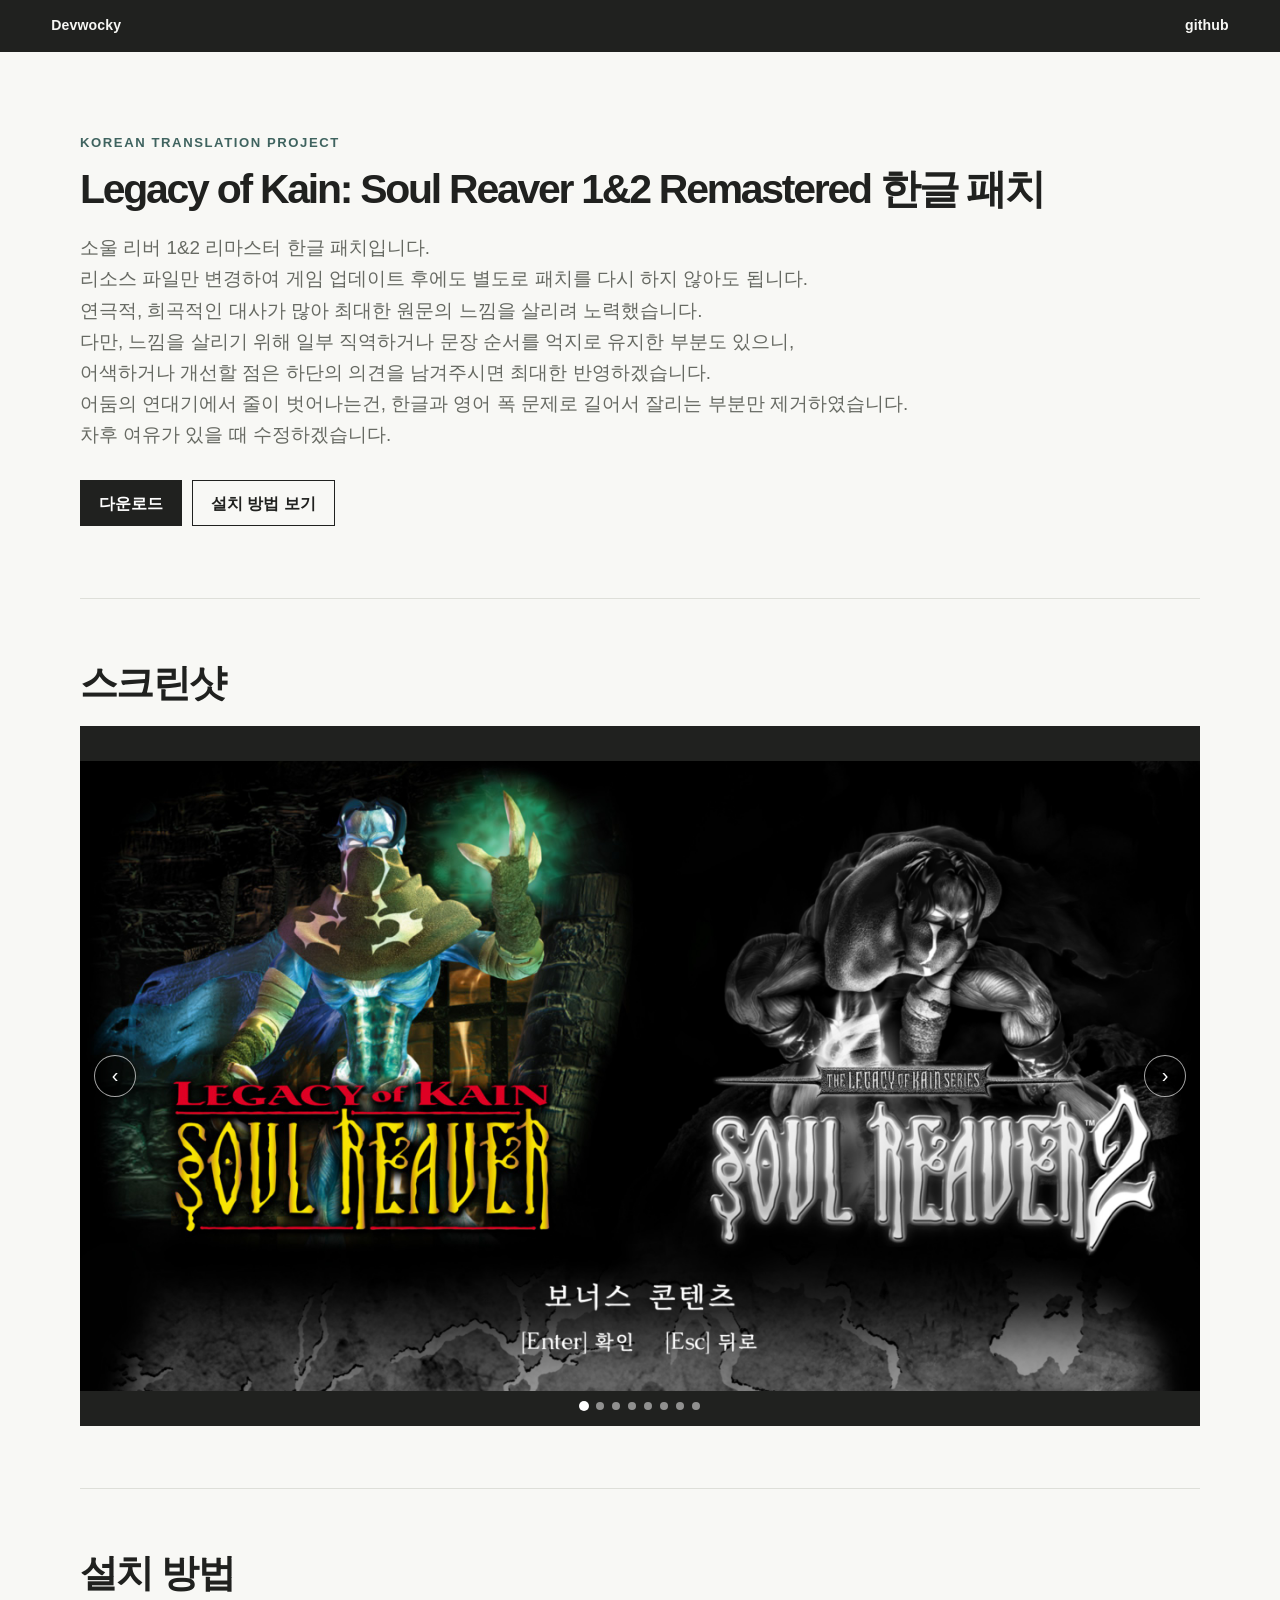
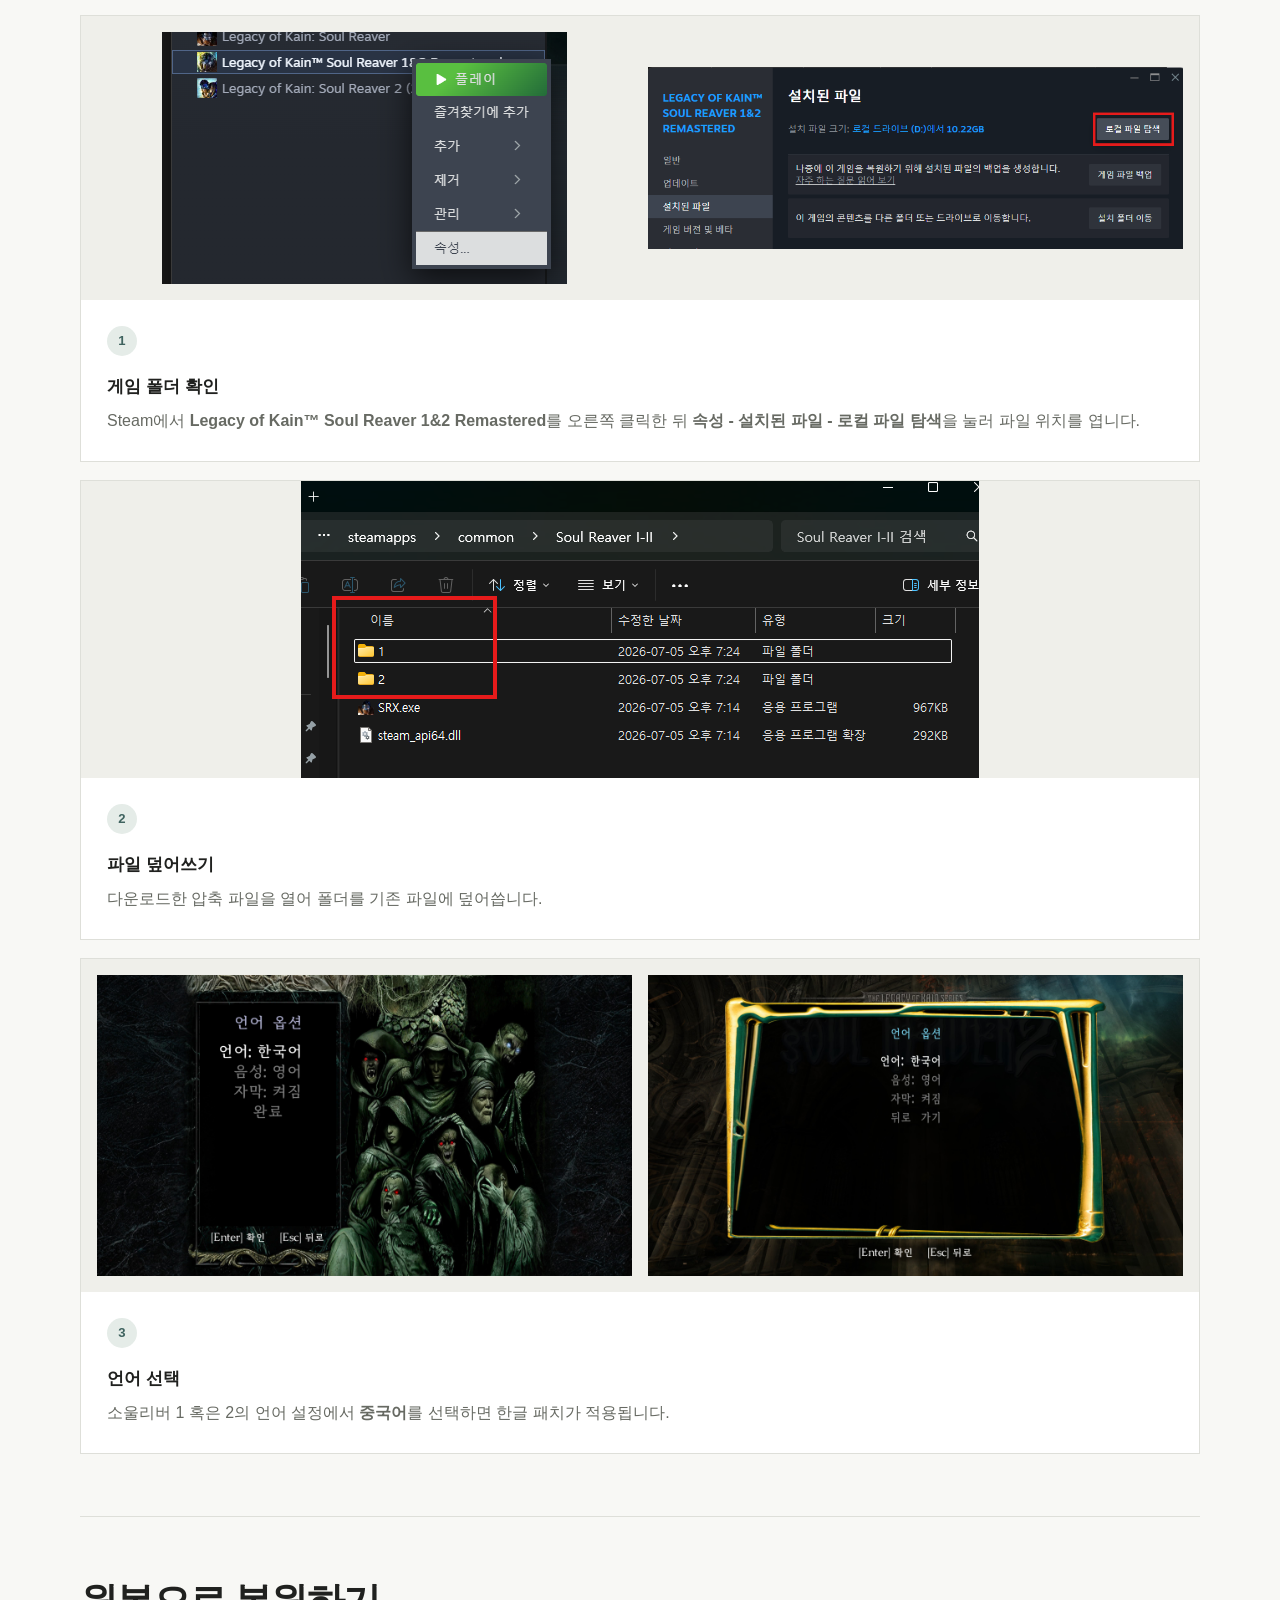
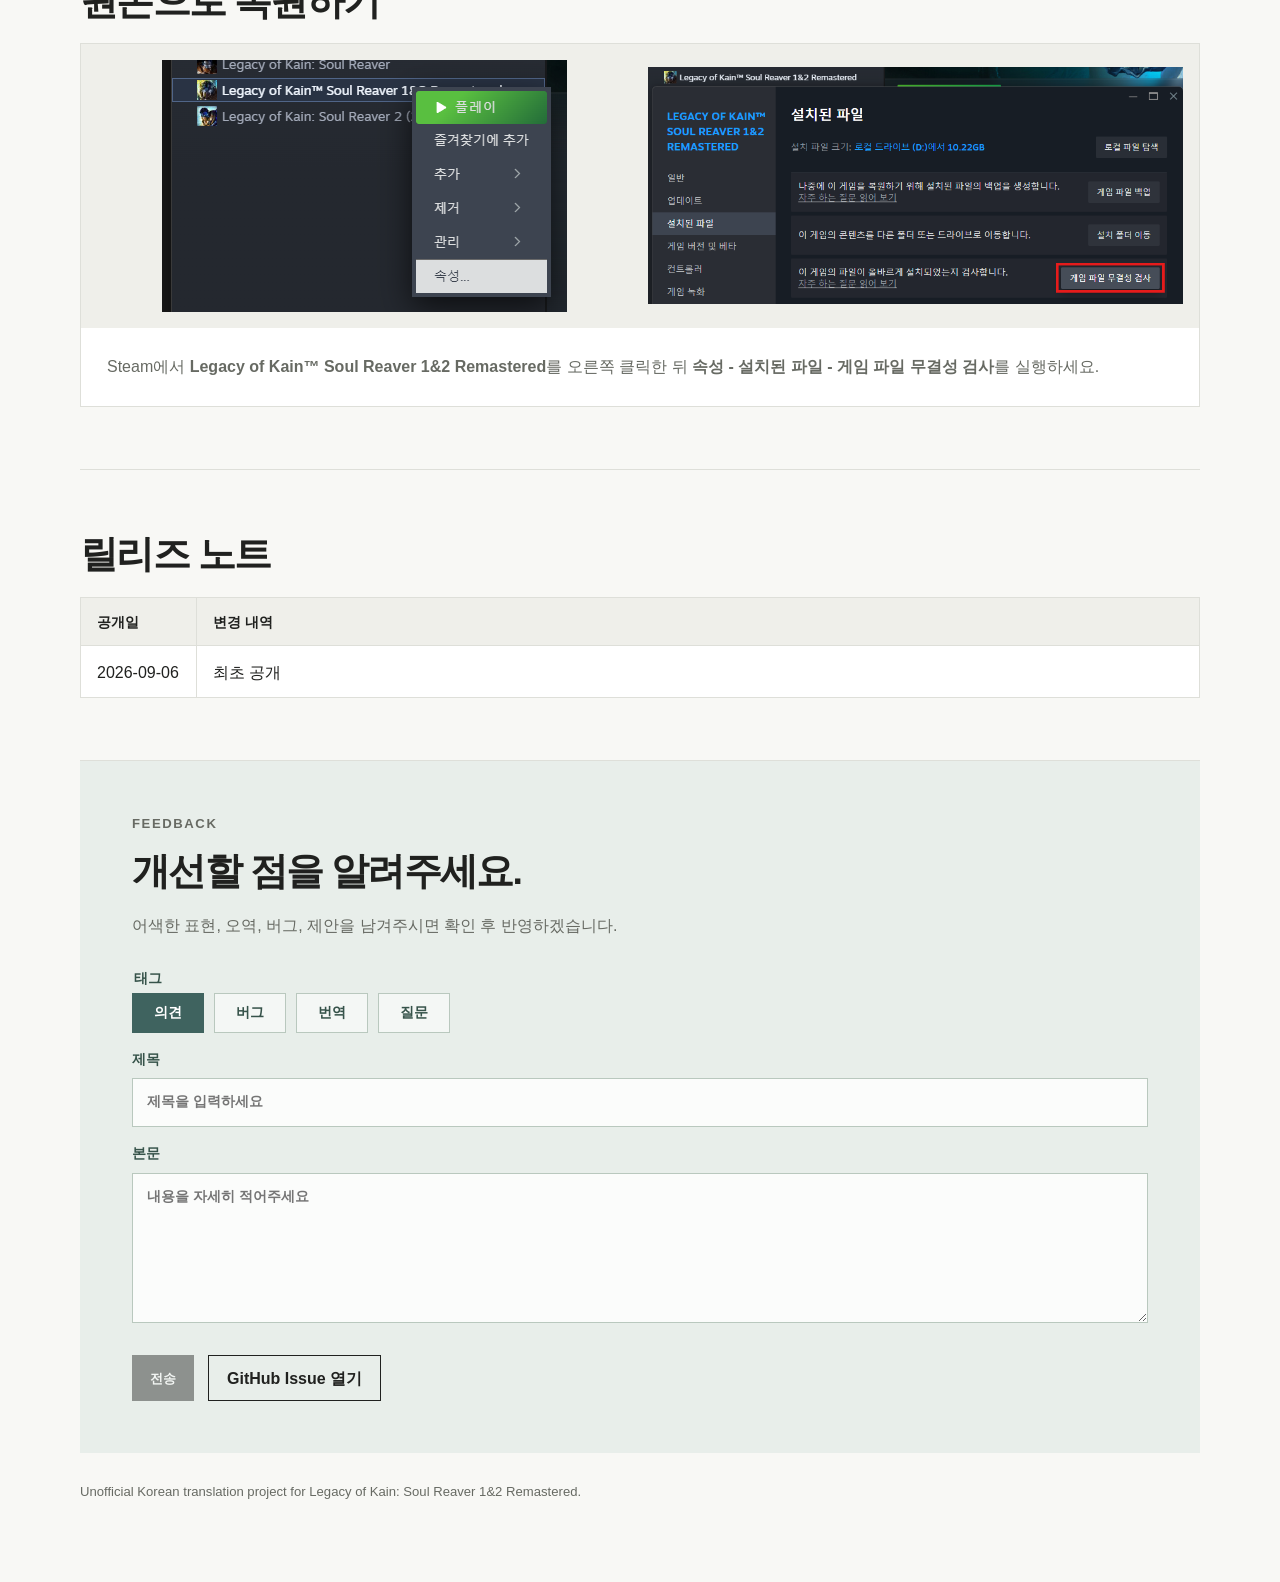
==== docs/index.html @ 375c1746 "Merge branch 'main' of https://github.com/devwock/lok-sr-1-2-remastered-korean" ====
<!doctype html>
<html lang="ko">
  <head>
    <meta charset="UTF-8" />
    <meta name="viewport" content="width=device-width, initial-scale=1.0" />
    <meta name="description" content="Legacy of Kain: Soul Reaver 1&2 Remastered 한글 패치 안내" />
    <title>Legacy of Kain: Soul Reaver 1&amp;2 Remastered 한글 패치</title>
    <link rel="stylesheet" href="./styles/main.css" />
    <script src="https://challenges.cloudflare.com/turnstile/v0/api.js" async defer></script>
  </head>
  <body>
    <header class="topbar">
      <a href="https://devwock.github.io/">Devwocky</a>
      <a href="https://github.com/devwock/lok-sr-1-2-remastered-korean" target="_blank" rel="noreferrer">github</a>
    </header>

    <main>
      <p class="eyebrow">Korean translation project</p>
      <h1>Legacy of Kain: Soul Reaver 1&amp;2 Remastered 한글 패치</h1>
      <div class="lead">
        <p>소울 리버 1&amp;2 리마스터 한글 패치입니다.
        <br>리소스 파일만 변경하여 게임 업데이트 후에도 별도로 패치를 다시 하지 않아도 됩니다.
        <br>연극적, 희곡적인 대사가 많아 최대한 원문의 느낌을 살리려 노력했습니다.
        <br>다만, 느낌을 살리기 위해 일부 직역하거나 문장 순서를 억지로 유지한 부분도 있으니,
        <br>어색하거나 개선할 점은 하단의 의견을 남겨주시면 최대한 반영하겠습니다.
        <br>어둠의 연대기에서 줄이 벗어나는건, 한글과 영어 폭 문제로 길어서 잘리는 부분만 제거하였습니다.
        <br>차후 여유가 있을 때 수정하겠습니다.</p>
      </div>
      <div class="actions">
        <a class="button primary" href="https://github.com/devwock/lok-sr-1-2-remastered-korean/releases/download/2026-09-06/lok-sr-1-2-remastered-korean-2026-09-06.zip">다운로드</a>
        <a class="button" href="#install">설치 방법 보기</a>
      </div>

      <section>
        <h2>스크린샷</h2>
        <div class="screenshot-carousel" aria-label="게임 스크린샷">
          <a class="screenshot-slide is-active" href="./assets/screenshots/0.jpg" target="_blank" rel="noreferrer">
            <img src="./assets/screenshots/0.jpg"/>
          </a>
          <a class="screenshot-slide" href="./assets/screenshots/1.jpg" target="_blank" rel="noreferrer">
            <img src="./assets/screenshots/1.jpg"/>
          </a>
          <a class="screenshot-slide" href="./assets/screenshots/2.jpg" target="_blank" rel="noreferrer">
            <img src="./assets/screenshots/2.jpg"/>
          </a>
          <a class="screenshot-slide" href="./assets/screenshots/3.jpg" target="_blank" rel="noreferrer">
            <img src="./assets/screenshots/3.jpg"/>
          </a>
          <a class="screenshot-slide" href="./assets/screenshots/4.jpg" target="_blank" rel="noreferrer">
            <img src="./assets/screenshots/4.jpg"/>
          </a>
          <a class="screenshot-slide" href="./assets/screenshots/5.jpg" target="_blank" rel="noreferrer">
            <img src="./assets/screenshots/5.jpg"/>
          </a>
          <a class="screenshot-slide" href="./assets/screenshots/6.jpg" target="_blank" rel="noreferrer">
            <img src="./assets/screenshots/6.jpg"/>
          </a>
          <a class="screenshot-slide" href="./assets/screenshots/7.jpg" target="_blank" rel="noreferrer">
            <img src="./assets/screenshots/7.jpg"/>
          </a>
          <button class="carousel-control previous" type="button" aria-label="이전 스크린샷">‹</button>
          <button class="carousel-control next" type="button" aria-label="다음 스크린샷">›</button>
          <div class="carousel-dots" aria-label="스크린샷 선택">
            <button class="carousel-dot is-active" type="button" aria-label="스크린샷 1" aria-current="true"></button>
            <button class="carousel-dot" type="button" aria-label="스크린샷 2"></button>
            <button class="carousel-dot" type="button" aria-label="스크린샷 3"></button>
            <button class="carousel-dot" type="button" aria-label="스크린샷 4"></button>
            <button class="carousel-dot" type="button" aria-label="스크린샷 5"></button>
            <button class="carousel-dot" type="button" aria-label="스크린샷 6"></button>
            <button class="carousel-dot" type="button" aria-label="스크린샷 7"></button>
            <button class="carousel-dot" type="button" aria-label="스크린샷 8"></button>
          </div>
        </div>
      </section>

      <section id="install">
        <h2>설치 방법</h2>
        <div class="steps">
          <article class="card">
            <div class="step-screenshot step-screenshot-pair">
              <div class="step-screenshot-item"><img src="./assets/install/0.png" alt="속성"></div>
              <div class="step-screenshot-item"><img src="./assets/install/install_1.png" alt="로컬 파일 경로"></div>
            </div>
            <span class="step-number">1</span><h3>게임 폴더 확인</h3><p>Steam에서 <strong>Legacy of Kain™ Soul Reaver 1&amp;2 Remastered</strong>를 오른쪽 클릭한 뒤 <strong>속성 - 설치된 파일 - 로컬 파일 탐색</strong>을 눌러 파일 위치를 엽니다.</p>
          </article>
          <article class="card">
            <div class="step-screenshot"><img src="./assets/install/install_2.png" alt="압축 파일을 게임 설치 경로에 덮어쓰는 방법"></div>
            <span class="step-number">2</span><h3>파일 덮어쓰기</h3><p>다운로드한 압축 파일을 열어 폴더를 기존 파일에 덮어씁니다.</p>
          </article>
          <article class="card">
            <div class="step-screenshot step-screenshot-pair">
              <div class="step-screenshot-item"><img src="./assets/install/install_3.jpg" alt="1편 언어 설정"></div>
              <div class="step-screenshot-item"><img src="./assets/install/install_4.jpg" alt="2편 언어 설정"></div>
            </div>
            <span class="step-number">3</span><h3>언어 선택</h3><p>소울리버 1 혹은 2의 언어 설정에서 <strong>중국어</strong>를 선택하면 한글 패치가 적용됩니다.</p>
          </article>
        </div>
      </section>

      <section>
        <h2>원본으로 복원하기</h2>
        <div class="card">
          <div class="step-screenshot step-screenshot-pair">
            <div class="step-screenshot-item"><img src="./assets/install/0.png" alt="속성"></div>
            <div class="step-screenshot-item"><img src="./assets/install/uninstall_1.png" alt="Steam에서 게임 파일 무결성을 확인하는 방법"></div>
          </div>
          <p>Steam에서 <strong>Legacy of Kain™ Soul Reaver 1&amp;2 Remastered</strong>를 오른쪽 클릭한 뒤 <strong>속성 - 설치된 파일 - 게임 파일 무결성 검사</strong>를 실행하세요.</p>
        </div>
      </section>

      <section>
        <h2>릴리즈 노트</h2>
        <table>
          <colgroup><col style="width: 116px" /><col /></colgroup>
          <thead><tr><th>공개일</th><th>변경 내역</th></tr></thead>
          <tbody><tr><td>2026-09-06</td><td>최초 공개</td></tr></tbody>
        </table>
      </section>

      <section id="feedback" class="feedback">
        <p class="eyebrow">Feedback</p>
        <h2>개선할 점을 알려주세요.</h2>
        <p>어색한 표현, 오역, 버그, 제안을 남겨주시면 확인 후 반영하겠습니다.</p>
        <form class="feedback-form" data-endpoint="https://cloudflare-issue-worker.depsilion.workers.dev/issues">
          <fieldset class="feedback-tags">
            <legend>태그</legend>
            <label><input name="tag" type="radio" value="feedback" checked /> 의견</label>
            <label><input name="tag" type="radio" value="bug" /> 버그</label>
            <label><input name="tag" type="radio" value="translation" /> 번역</label>
            <label><input name="tag" type="radio" value="question" /> 질문</label>
          </fieldset>
          <label>제목
            <input name="title" type="text" maxlength="120" required placeholder="제목을 입력하세요" />
          </label>
          <label>본문
            <textarea name="body" maxlength="4000" required placeholder="내용을 자세히 적어주세요"></textarea>
          </label>
          <div class="cf-turnstile" data-sitekey="0x4AAAAAAD7t50AOmpPcOcoq"></div>
          <div class="feedback-form-actions">
            <button class="button primary" type="submit" disabled>전송</button>
            <a class="button" href="https://github.com/devwock/lok-sr-1-2-remastered-korean/issues" target="_blank" rel="noreferrer">GitHub Issue 열기</a>
            <p class="feedback-status" aria-live="polite"></p>
          </div>
        </form>
      </section>

      <footer>Unofficial Korean translation project for Legacy of Kain: Soul Reaver 1&amp;2 Remastered.</footer>
    </main>
    <script src="./js/main.js"></script>
  </body>
</html>
---- docs/styles/main.css ----
:root { color-scheme: light; --ink: #20211f; --muted: #676a63; --line: #dedfd9; --paper: #f8f8f5; --panel: #fff; --accent: #3f635f; --night: #20211f; }
* { box-sizing: border-box; } html { scroll-behavior: smooth; }
body { margin: 0; background: var(--paper); color: var(--ink); font-family: "Pretendard", "Apple SD Gothic Neo", "Noto Sans KR", Arial, sans-serif; line-height: 1.65; }
a { color: inherit; }.topbar { position: fixed; z-index: 10; top: 0; right: 0; left: 0; display: flex; align-items: center; justify-content: space-between; height: 52px; padding: 0 4vw; background: var(--night); color: #f7f7f4; font-size: .88rem; font-weight: 700; letter-spacing: .01em; }.topbar a { text-decoration: none; }.topbar a:hover { text-decoration: underline; text-underline-offset: 4px; }
main { width: min(1120px, calc(100% - 40px)); margin: 0 auto; padding: 132px 0 80px; }.eyebrow { margin: 0 0 14px; color: var(--accent); font-size: .82rem; font-weight: 800; letter-spacing: .12em; text-transform: uppercase; } h1, h2, h3, p { margin-top: 0; } h1 { margin-bottom: 22px; font-size: clamp(1.9rem, 3.2vw, 2.75rem); line-height: 1.04; letter-spacing: -.055em; } h2 { margin-bottom: 20px; font-size: clamp(1.6rem, 3vw, 2.35rem); letter-spacing: -.045em; line-height: 1.18; }
.lead { margin-bottom: 30px; color: var(--muted); font-size: clamp(1rem, 2vw, 1.18rem); }.lead p { margin: 0 0 1rem; }.lead p:last-child { margin-bottom: 0; }.actions { display: flex; flex-wrap: wrap; gap: 10px; margin-bottom: 72px; }.button { display: inline-flex; align-items: center; justify-content: center; min-height: 46px; padding: 2px 18px 0; border: 1px solid var(--ink); font-weight: 800; line-height: 1; text-decoration: none; }.button.primary { background: var(--ink); color: white; }.button:hover { transform: translateY(-2px); } section { padding: 62px 0; border-top: 1px solid var(--line); }
.steps { display: grid; gap: 18px; grid-template-columns: 1fr; }.card { padding: 26px; border: 1px solid var(--line); background: var(--panel); }.card h3 { margin-bottom: 8px; font-size: 1.08rem; }.card p { margin-bottom: 0; color: var(--muted); }
.screenshot-carousel { position: relative; overflow: hidden; background: #20211f; }.screenshot-slide { display: none; position: relative; aspect-ratio: 16 / 10; color: white; text-decoration: none; }.screenshot-slide.is-active { display: block; }.screenshot-slide img { display: block; width: 100%; height: 100%; object-fit: contain; }.carousel-control { position: absolute; z-index: 1; top: 50%; display: grid; width: 42px; height: 42px; place-items: center; border: 1px solid rgba(255,255,255,.65); border-radius: 50%; background: rgba(0,0,0,.32); color: white; cursor: pointer; font-size: 1.25rem; transform: translateY(-50%); }.carousel-control:hover { background: rgba(0,0,0,.68); }.carousel-control.previous { left: 14px; }.carousel-control.next { right: 14px; }.carousel-dots { position: absolute; z-index: 1; right: 0; bottom: 16px; left: 0; display: flex; justify-content: center; gap: 8px; }.carousel-dot { width: 8px; height: 8px; padding: 0; border: 0; border-radius: 50%; background: rgba(255,255,255,.5); cursor: pointer; }.carousel-dot.is-active { background: white; transform: scale(1.25); }
.step-number { display: inline-flex; align-items: center; justify-content: center; width: 30px; height: 30px; margin-bottom: 16px; border-radius: 50%; background: #e5ece8; color: var(--accent); font-size: .82rem; font-weight: 800; }.step-screenshot { display: grid; min-height: 120px; margin: -26px -26px 26px; place-items: center; overflow: hidden; background: #efefea; }.step-screenshot::before { content: "설치 스크린샷 준비 중"; color: #858780; font-size: .82rem; }.step-screenshot:has(img) { min-height: 0; }.step-screenshot:has(img)::before { content: none; }.step-screenshot img { display: block; max-width: 100%; height: auto; margin: 0 auto; }.step-screenshot-pair { grid-template-columns: repeat(2,minmax(0,1fr)); gap: 16px; padding: 16px; }.step-screenshot-pair::before { content: none; }.step-screenshot-item { display: grid; min-height: 100px; place-items: center; background: #e7e7e1; }.step-screenshot-item::before { content: "스크린샷 준비 중"; color: #858780; font-size: .82rem; }.step-screenshot-item:has(img)::before { content: none; }.step-screenshot-item img { max-width: 100%; height: auto; }
code { padding: .12em .34em; background: #ecece7; font-family: ui-monospace, SFMono-Regular, Menlo, monospace; font-size: .9em; } table { width: 100%; table-layout: fixed; border-collapse: collapse; background: var(--panel); } th, td { padding: 14px 16px 11px; border: 1px solid var(--line); text-align: left; } th:first-child, td:first-child { white-space: nowrap; } th { background: #efefea; font-size: .85rem; }
.feedback { background: #e8eeea; padding: clamp(24px,5vw,52px); }.feedback p { color: var(--muted); }.feedback-form { display: grid; width: 100%; gap: 16px; margin-top: 28px; }.feedback-form > label { display: grid; gap: 7px; color: #36534a; font-size: .86rem; font-weight: 800; }.feedback-form input[type="text"],.feedback-form textarea { width: 100%; padding: 12px 14px; border: 1px solid #b9c8be; border-radius: 0; background: rgba(255,255,255,.82); color: var(--ink); font: inherit; }.feedback-form textarea { min-height: 150px; resize: vertical; }.feedback-form input:focus,.feedback-form textarea:focus { outline: 2px solid var(--accent); outline-offset: 2px; }.feedback-tags { display: flex; flex-wrap: wrap; gap: 10px; margin: 0; padding: 0; border: 0; }.feedback-tags legend { width: 100%; margin-bottom: 2px; color: #36534a; font-size: .86rem; font-weight: 800; }.feedback-tags label { position: relative; display: inline-flex; align-items: center; justify-content: center; min-width: 72px; min-height: 40px; padding: 0 14px; border: 1px solid #b9c8be; background: rgba(255,255,255,.55); color: #36534a; cursor: pointer; font-size: .9rem; font-weight: 700; }.feedback-tags label:has(input:checked) { border-color: var(--accent); background: var(--accent); color: white; }.feedback-tags label:has(input:focus-visible) { outline: 2px solid var(--accent); outline-offset: 2px; }.feedback-tags input { position: absolute; opacity: 0; }.feedback-form-actions { display: flex; flex-wrap: wrap; align-items: center; gap: 14px; }.feedback-form-actions .button { border: 0; cursor: pointer; }.feedback-form-actions .button:disabled { cursor: not-allowed; opacity: .45; }.feedback-form-actions .button:disabled:hover { transform: none; }.feedback-form-actions a.button { border: 1px solid var(--ink); }.feedback-status { margin: 0; color: var(--muted); font-size: .88rem; }.feedback-status.is-error { color: #a13b32; }.feedback-status.is-success { color: #285c49; } footer { padding: 28px 0 0; color: var(--muted); font-size: .82rem; }
@media (max-width: 700px) { main { width: min(100% - 28px,1120px); padding-top: 106px; }.step-screenshot-pair { grid-template-columns: 1fr; } }
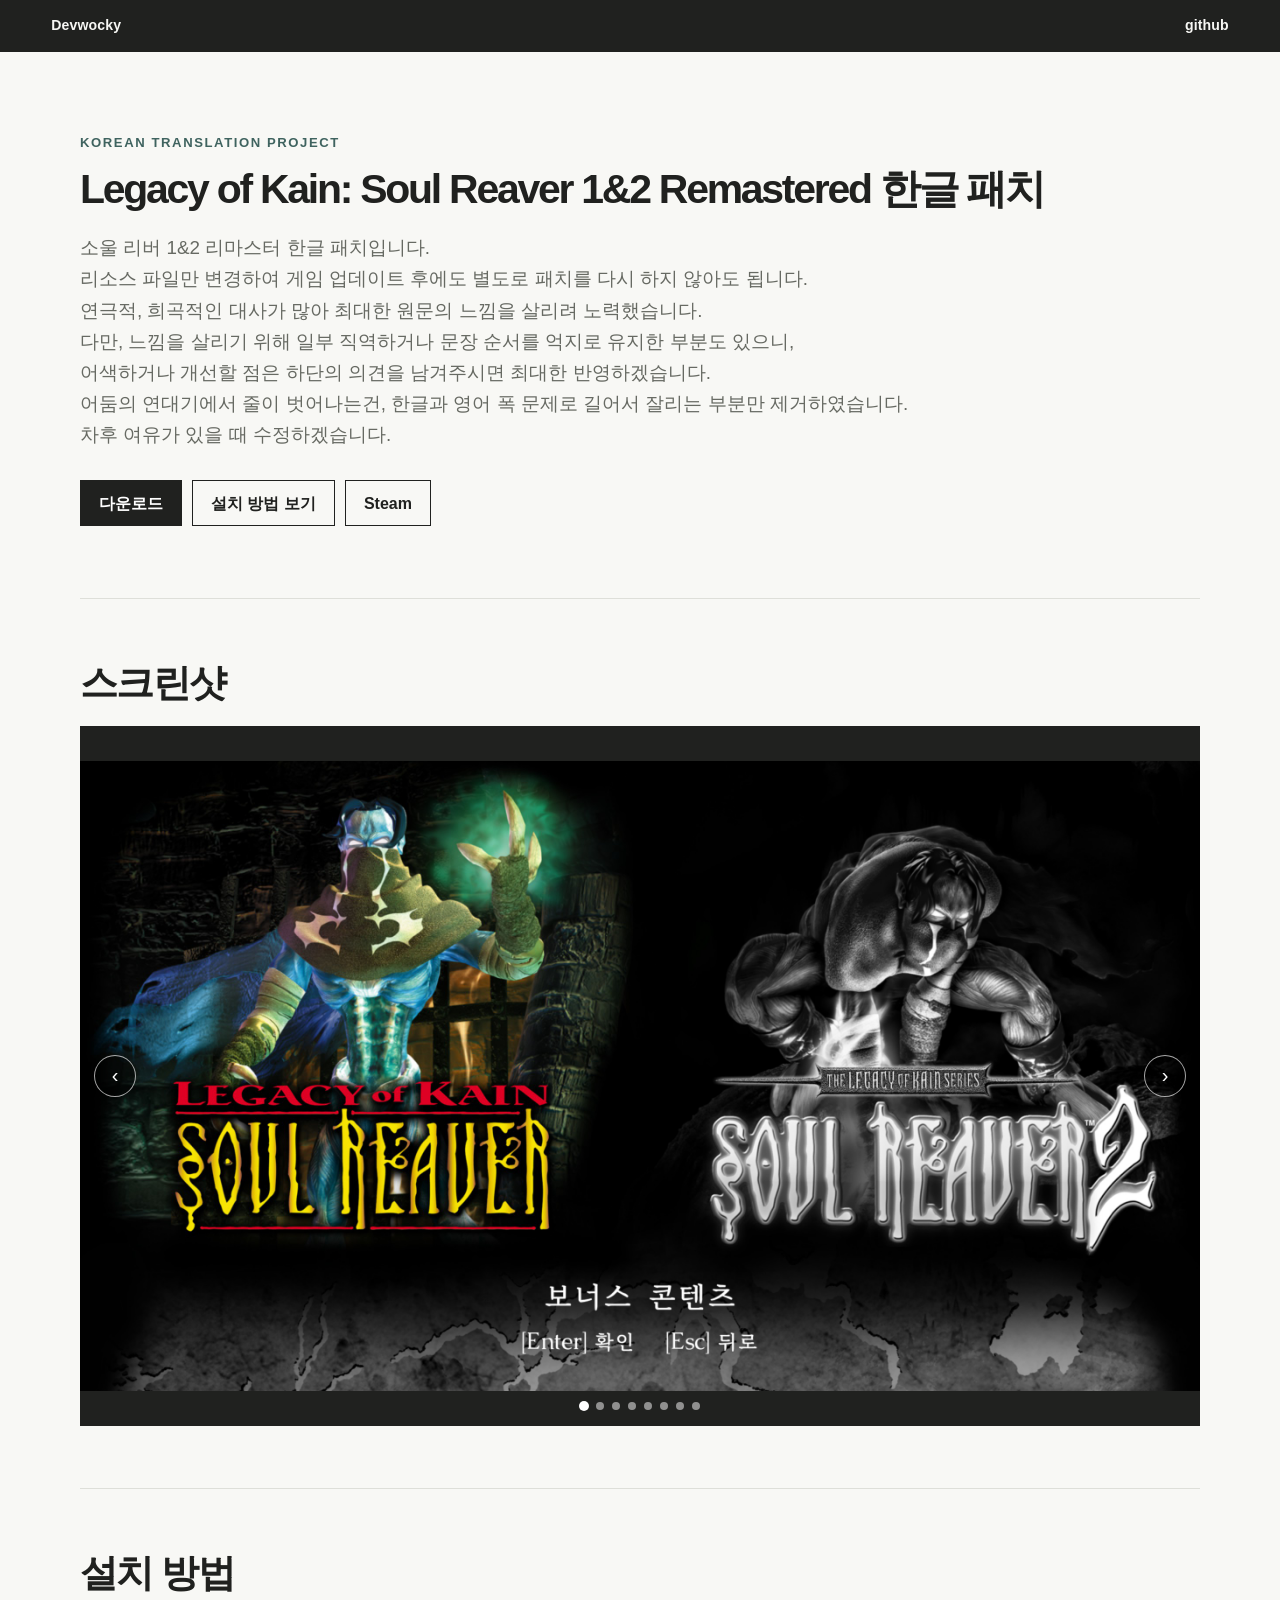
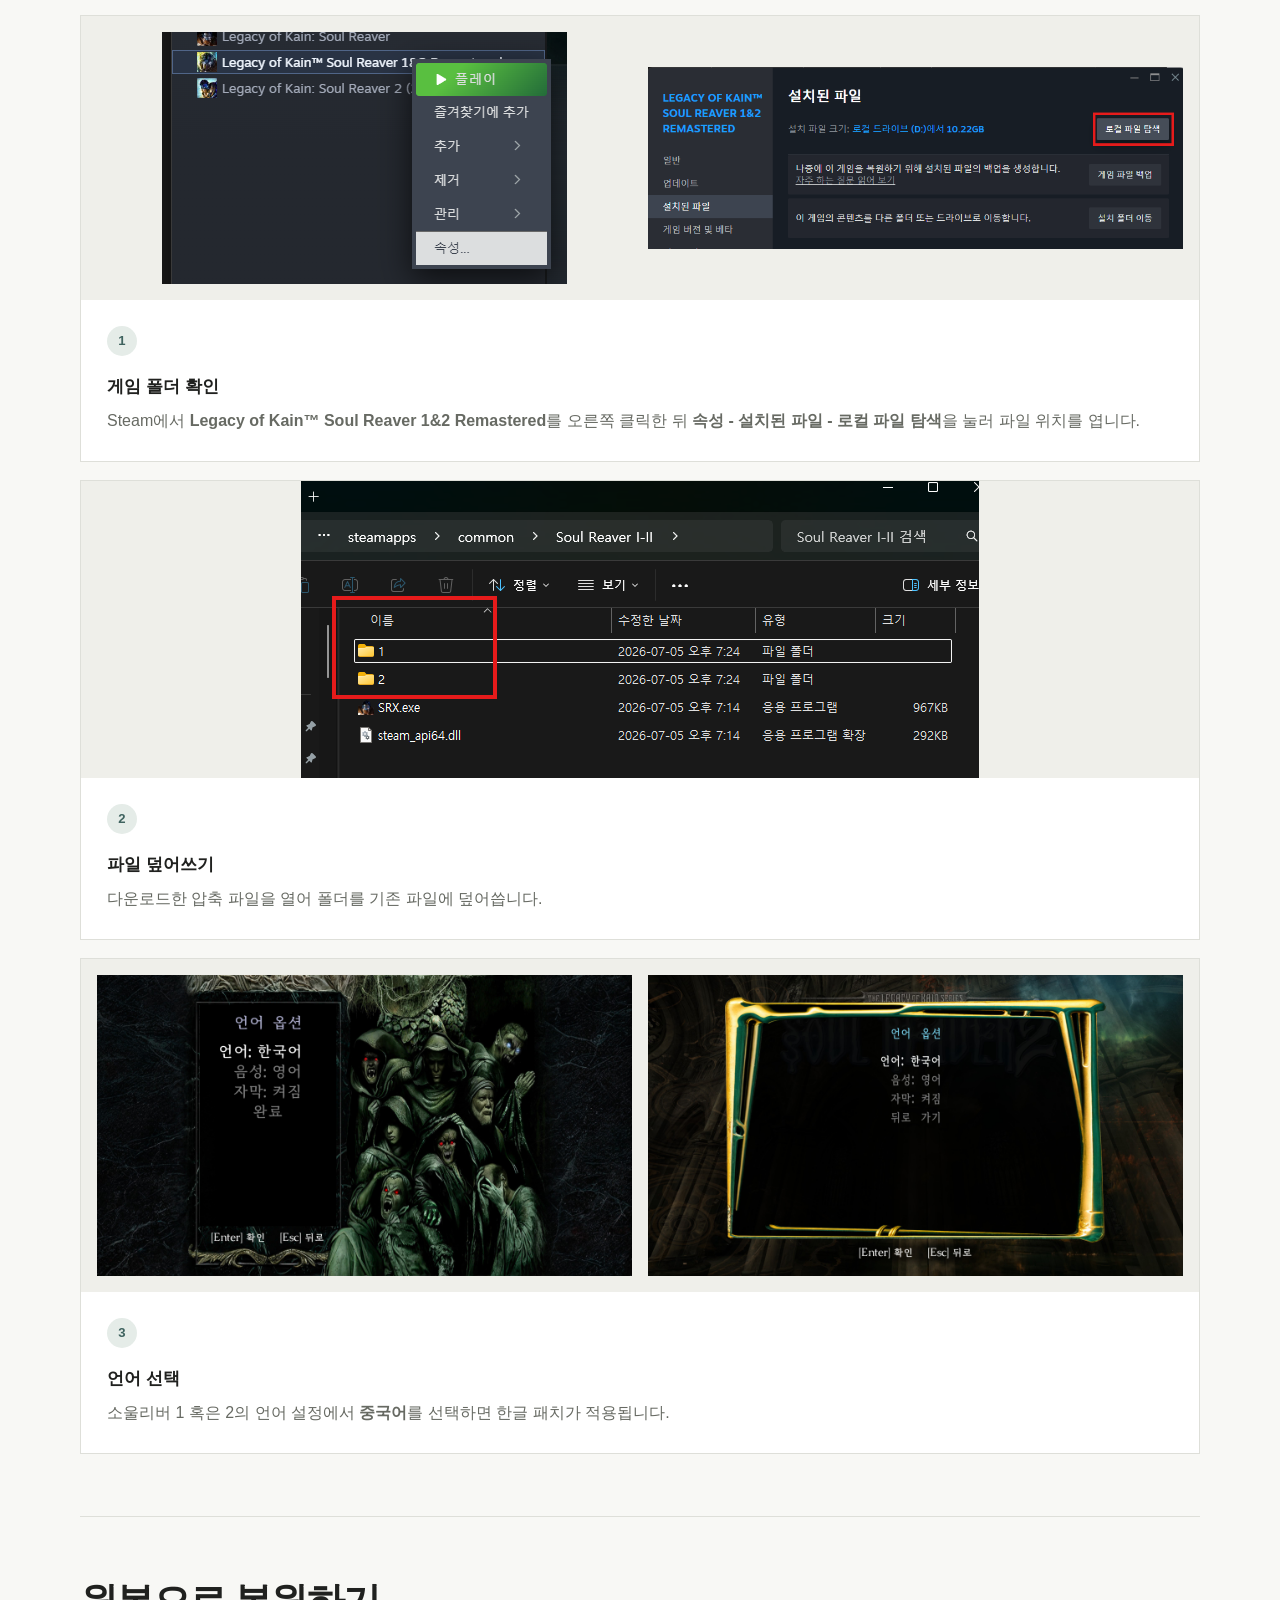
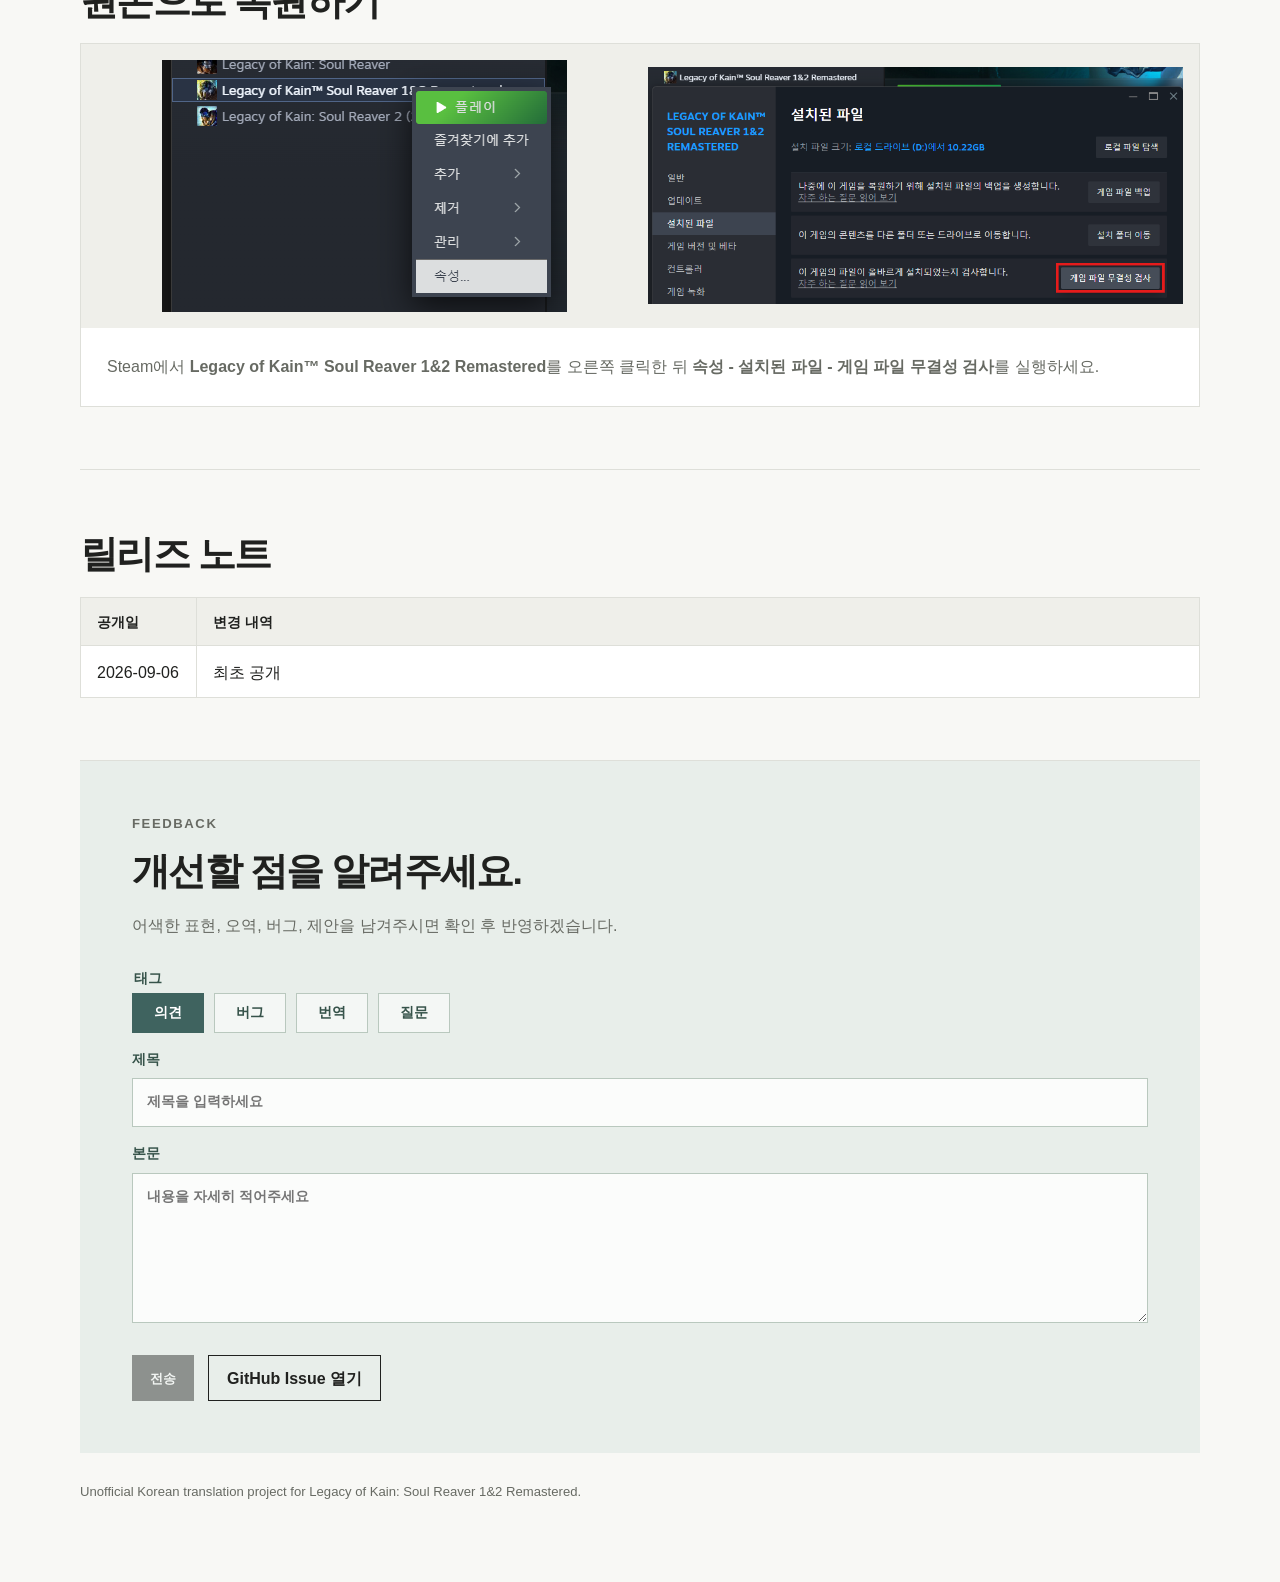
==== commit 8f04142c: "UPDATE: Add steam link" ====
--- a/docs/index.html
+++ b/docs/index.html
@@ -29,6 +29,7 @@
       <div class="actions">
         <a class="button primary" href="https://github.com/devwock/lok-sr-1-2-remastered-korean/releases/download/2026-09-06/lok-sr-1-2-remastered-korean-2026-09-06.zip">다운로드</a>
         <a class="button" href="#install">설치 방법 보기</a>
+        <a class="button" href="https://store.steampowered.com/app/2521380/Legacy_of_Kain_Soul_Reaver_12_Remastered/">Steam</a>
       </div>
 
       <section>
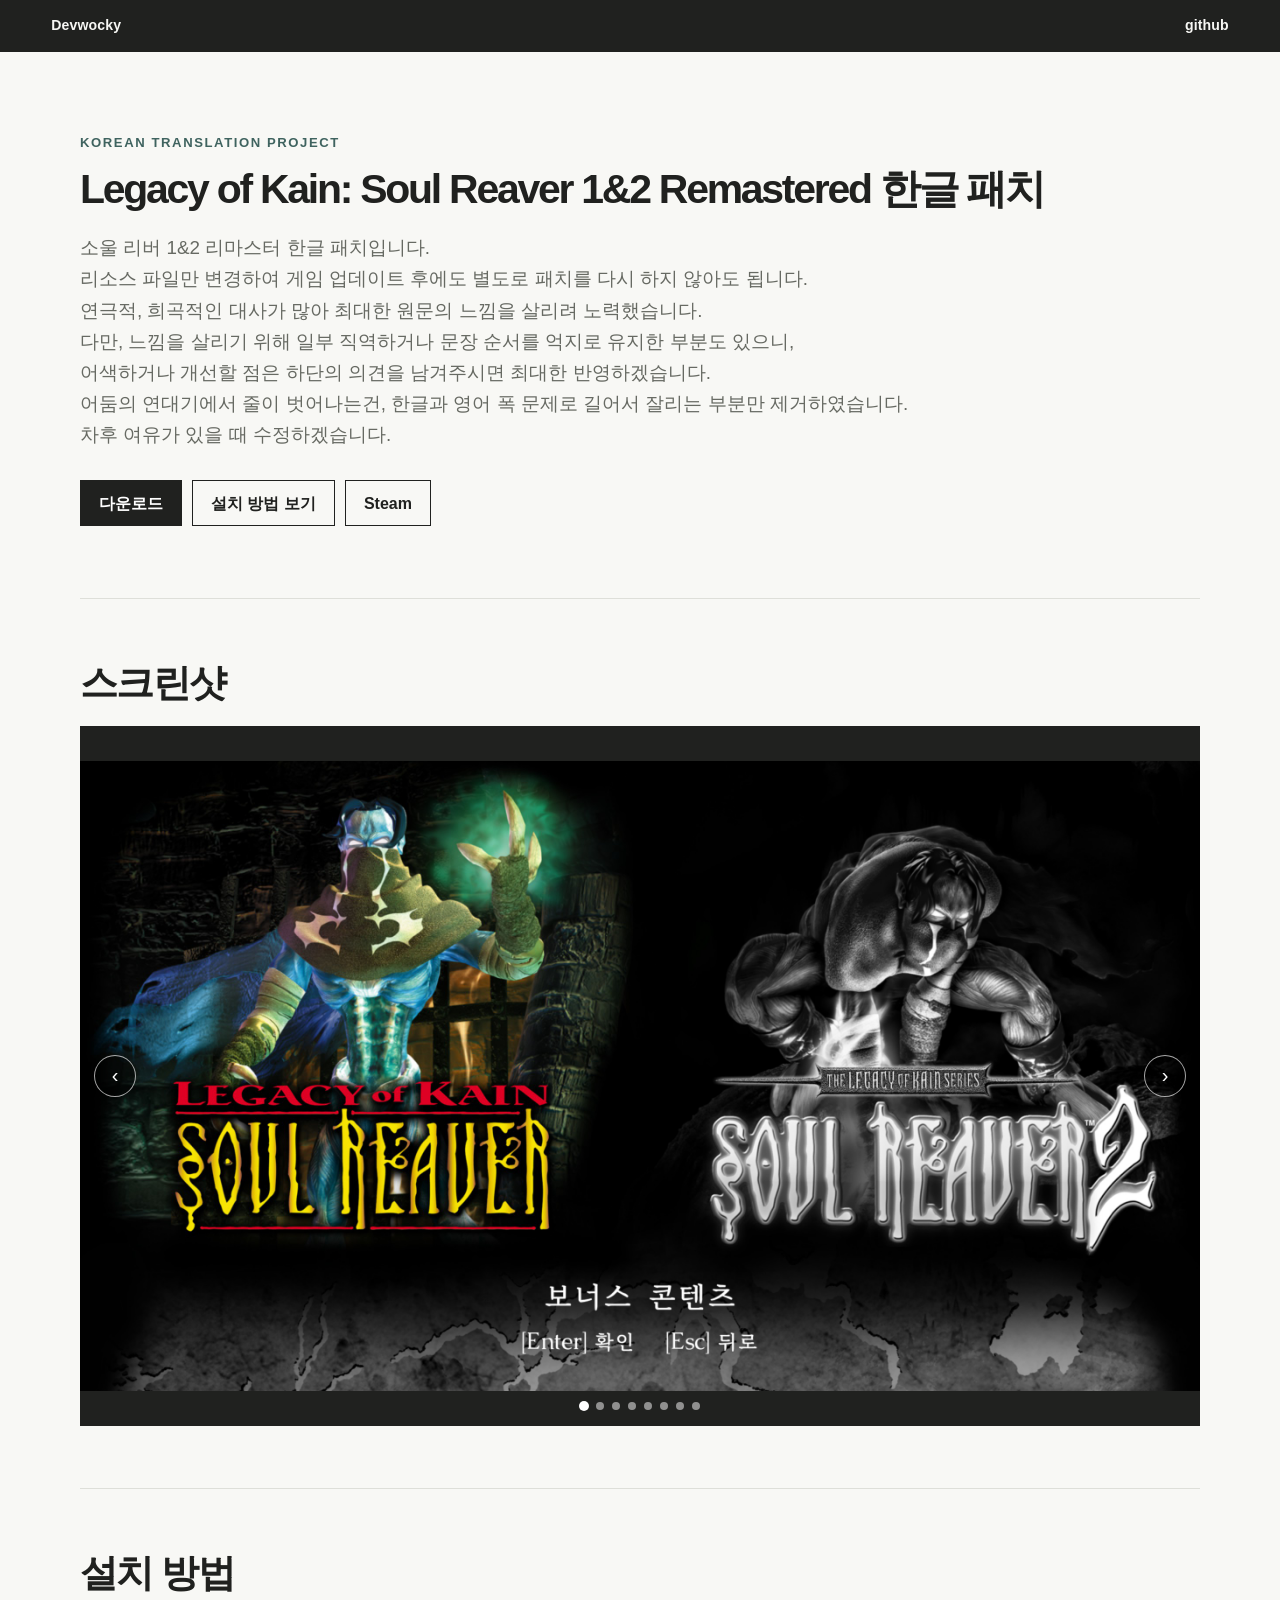
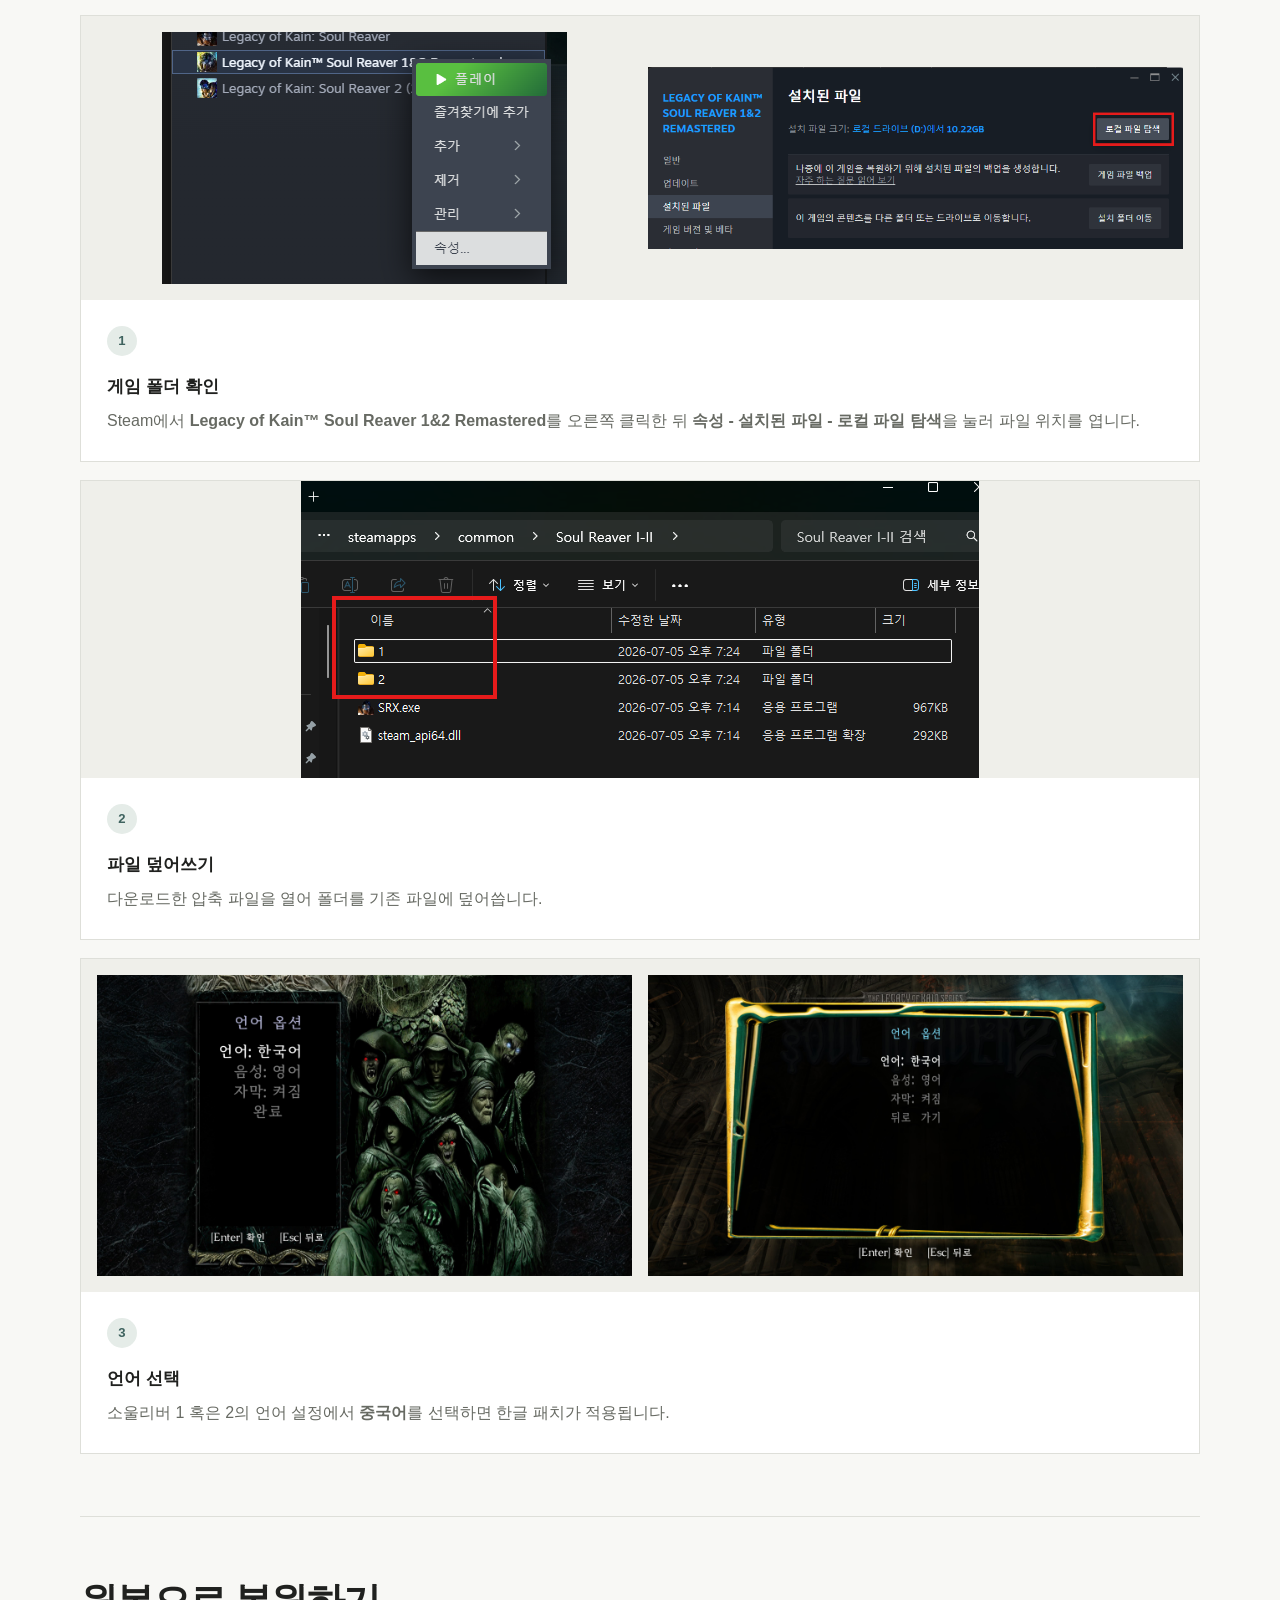
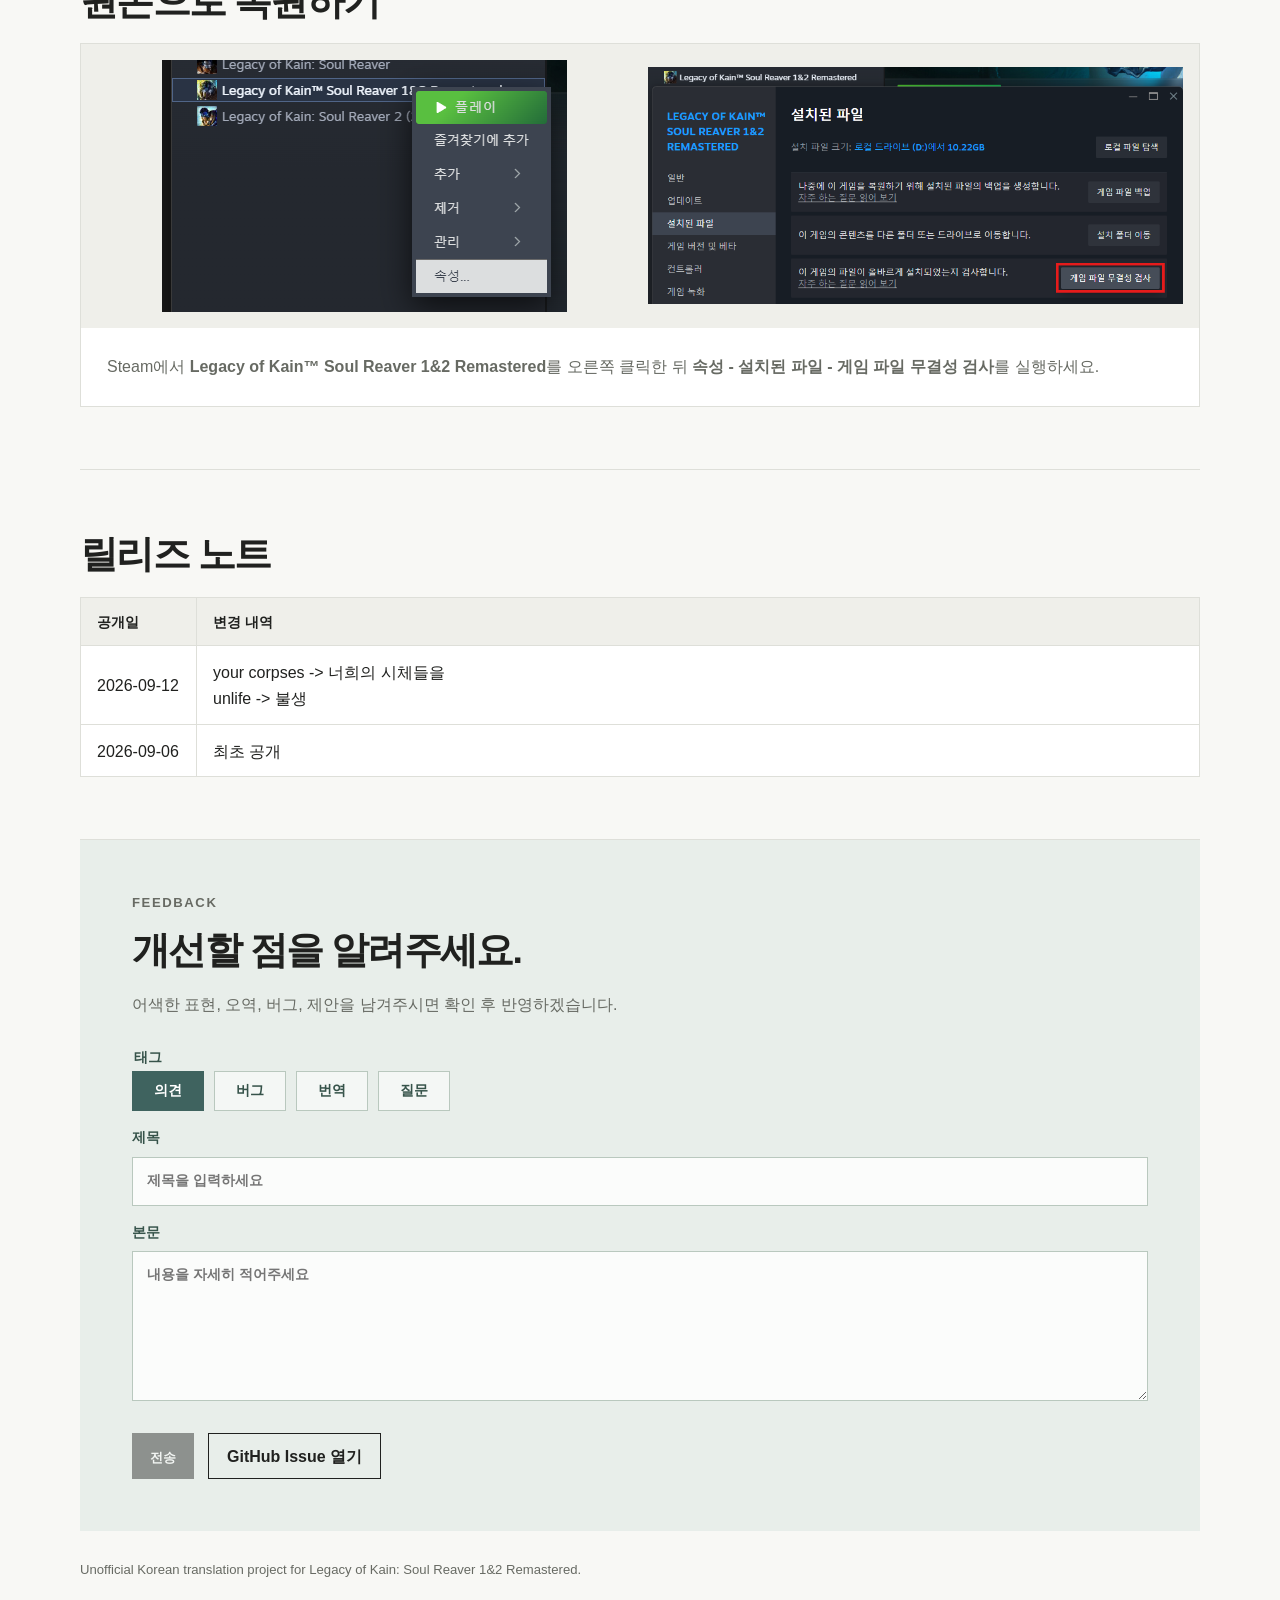
==== commit a186cac5: "UPDATE: 2026-09-12 버전 링크 수정" ====
--- a/docs/index.html
+++ b/docs/index.html
@@ -27,7 +27,7 @@
         <br>차후 여유가 있을 때 수정하겠습니다.</p>
       </div>
       <div class="actions">
-        <a class="button primary" href="https://github.com/devwock/lok-sr-1-2-remastered-korean/releases/download/2026-09-06/lok-sr-1-2-remastered-korean-2026-09-06.zip">다운로드</a>
+        <a class="button primary" href="https://github.com/devwock/lok-sr-1-2-remastered-korean/releases/download/2026-09-12/lok-sr-1-2-remastered-korean-2026-09-12.zip">다운로드</a>
         <a class="button" href="#install">설치 방법 보기</a>
         <a class="button" href="https://store.steampowered.com/app/2521380/Legacy_of_Kain_Soul_Reaver_12_Remastered/">Steam</a>
       </div>
@@ -114,6 +114,7 @@
         <table>
           <colgroup><col style="width: 116px" /><col /></colgroup>
           <thead><tr><th>공개일</th><th>변경 내역</th></tr></thead>
+          <tbody><tr><td>2026-09-12</td><td>your corpses -> 너희의 시체들을<br>unlife -> 불생</td></tr></tbody>
           <tbody><tr><td>2026-09-06</td><td>최초 공개</td></tr></tbody>
         </table>
       </section>
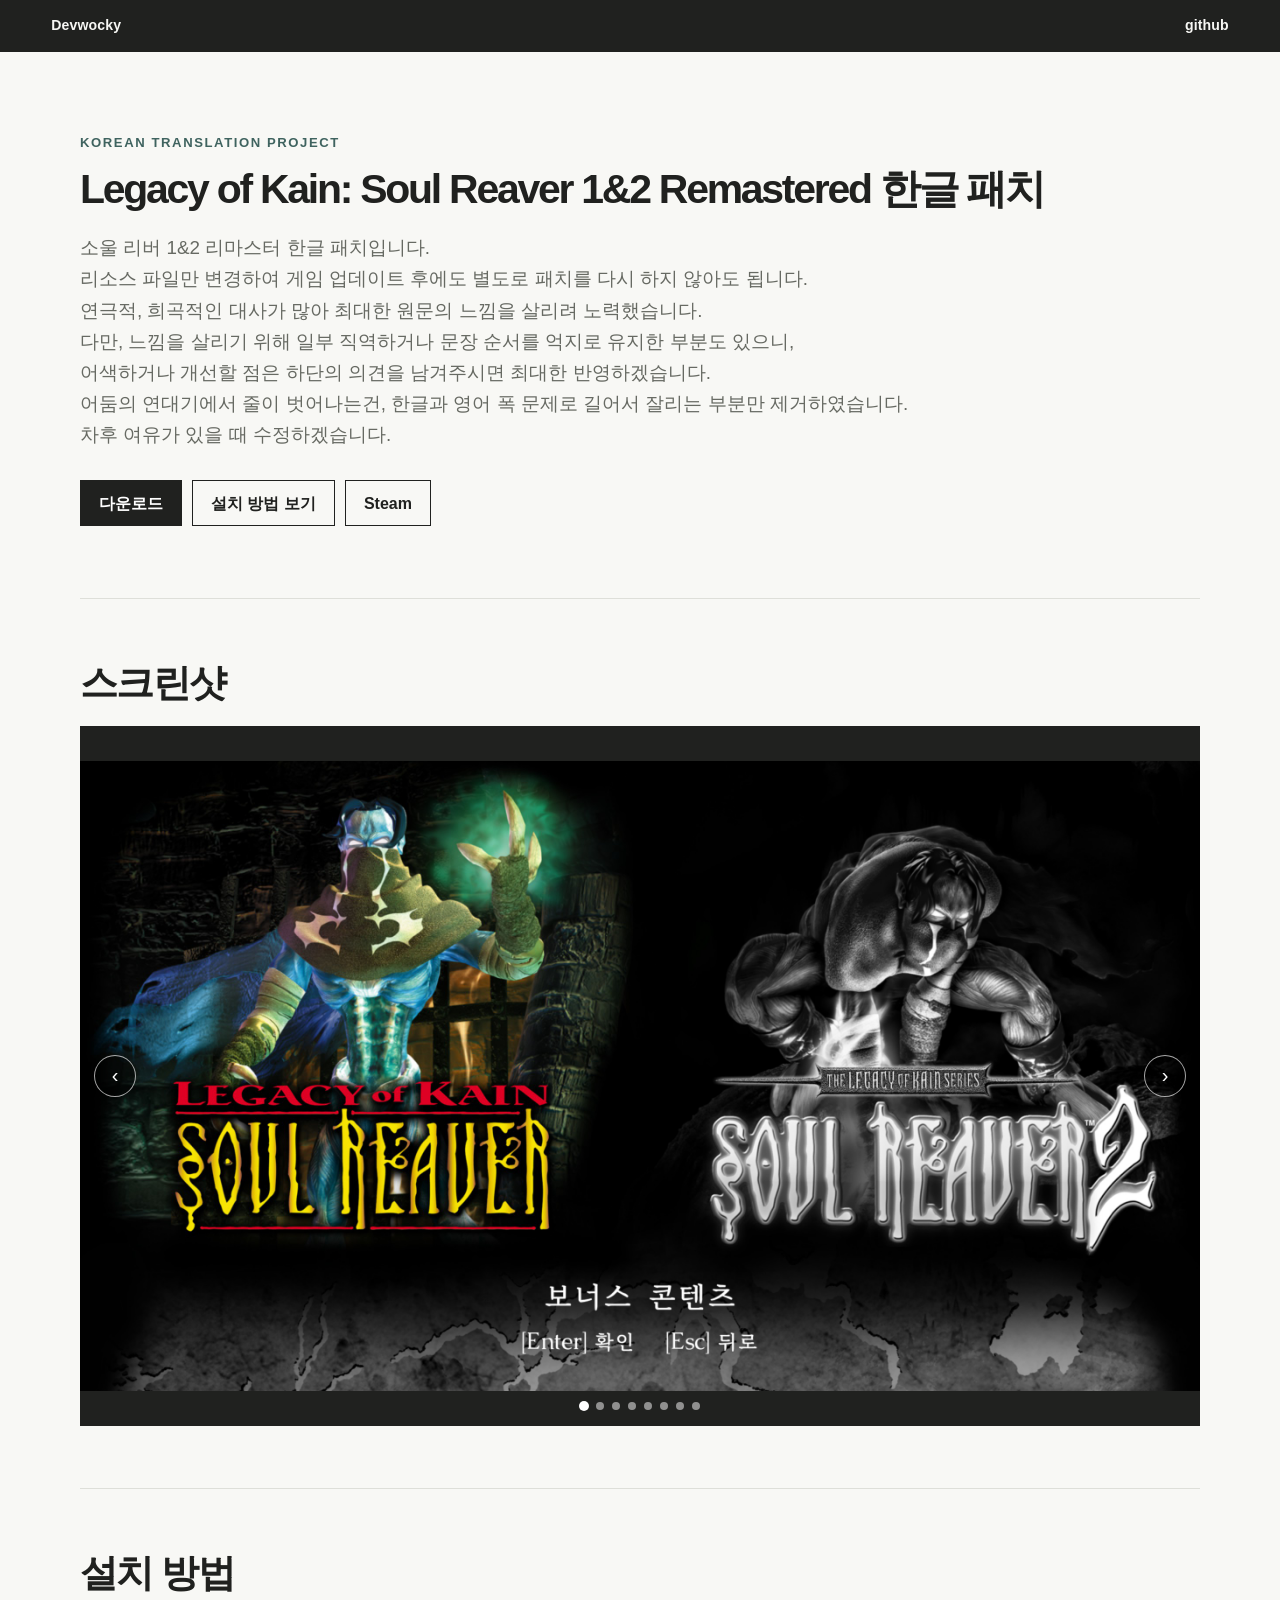
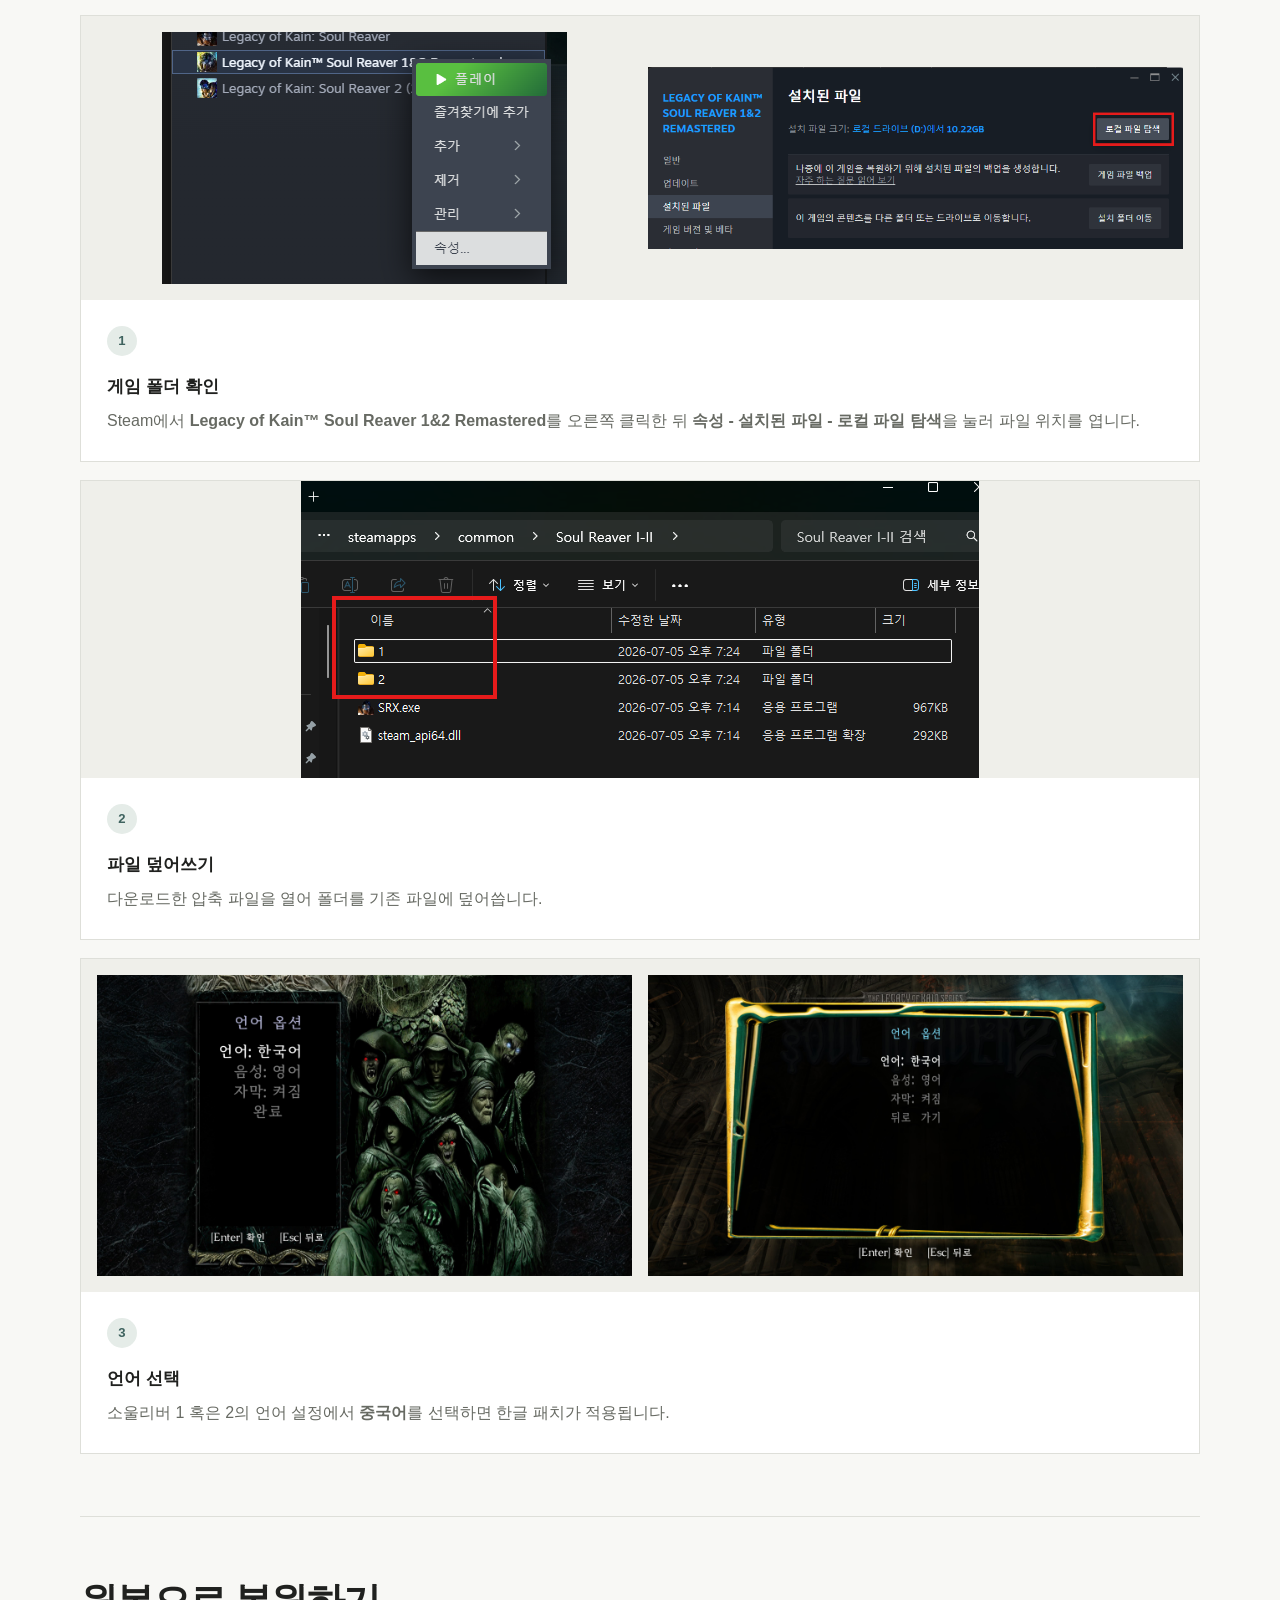
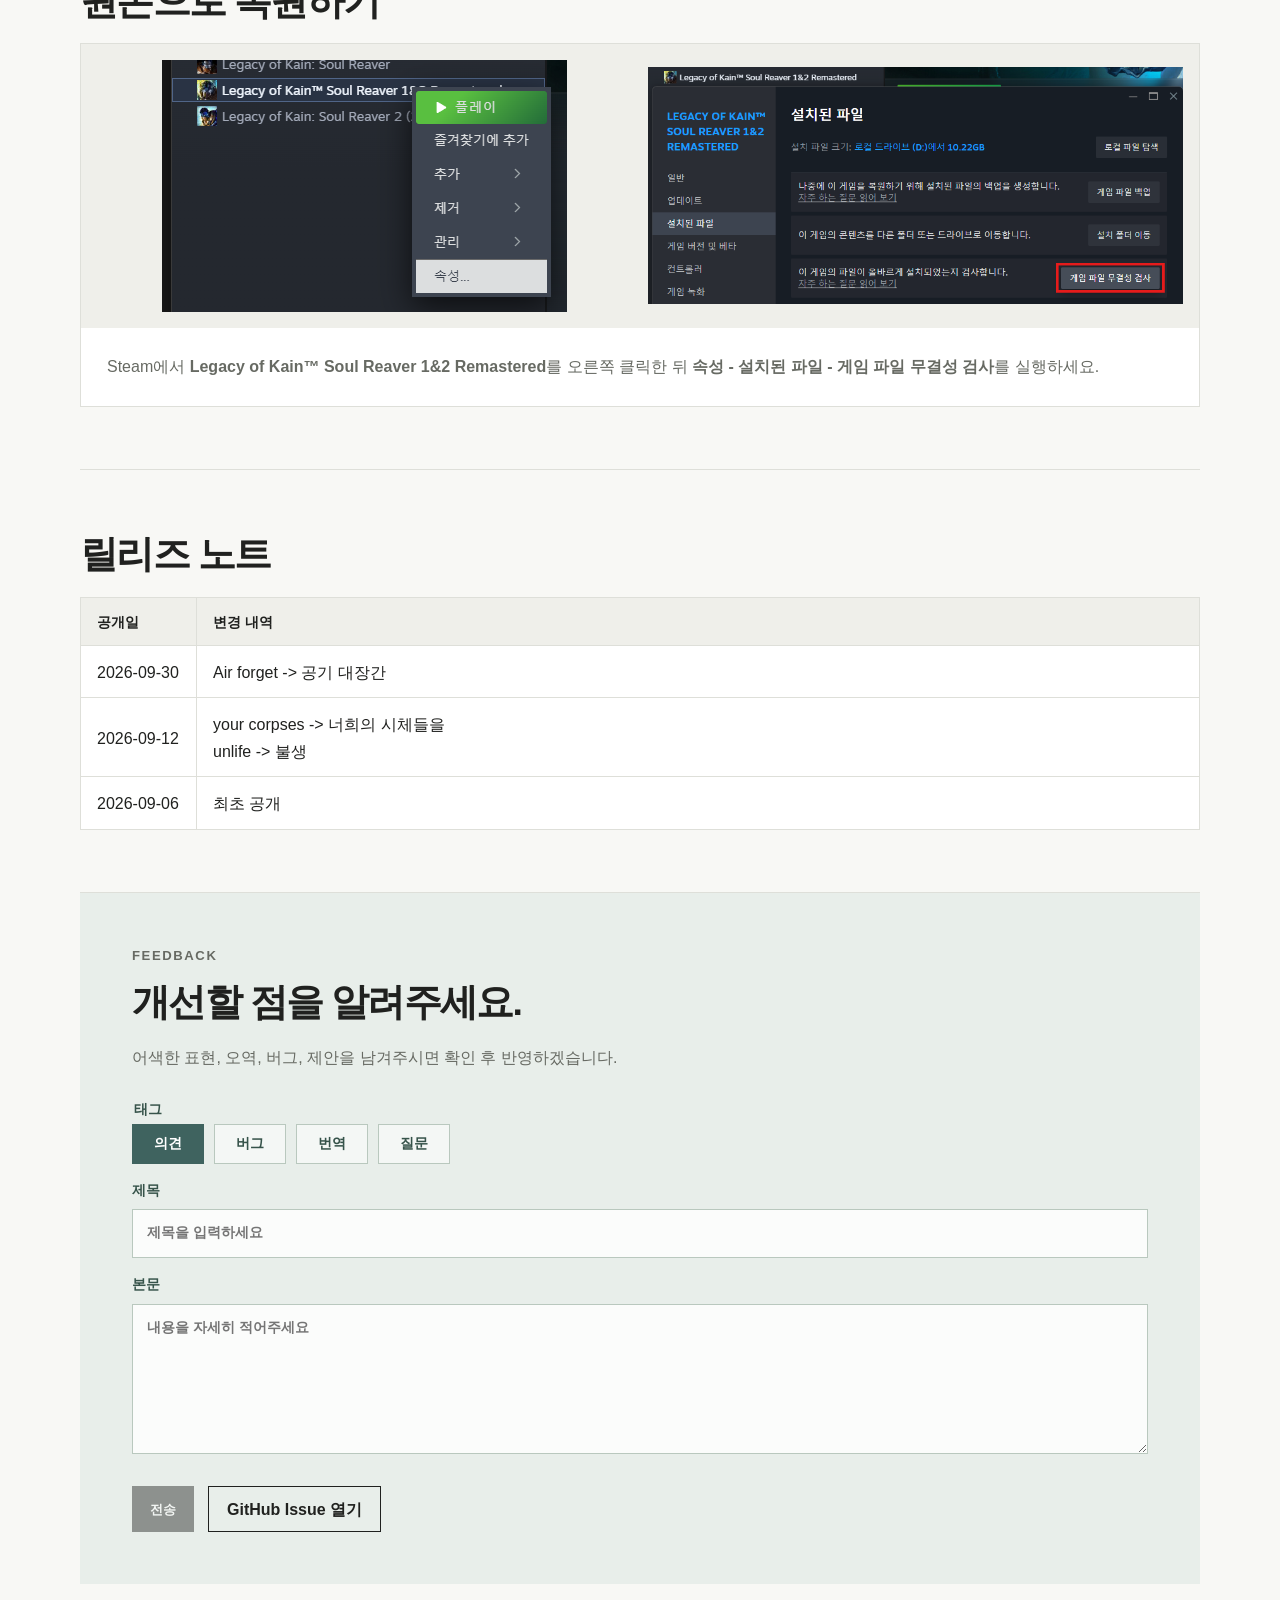
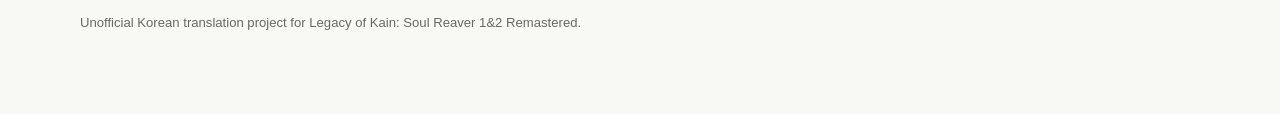
==== commit b286724f: "UPDATE: AIr forget: 바람 대장간 -> 공기 대장간" ====
--- a/docs/index.html
+++ b/docs/index.html
@@ -27,7 +27,7 @@
         <br>차후 여유가 있을 때 수정하겠습니다.</p>
       </div>
       <div class="actions">
-        <a class="button primary" href="https://github.com/devwock/lok-sr-1-2-remastered-korean/releases/download/2026-09-12/lok-sr-1-2-remastered-korean-2026-09-12.zip">다운로드</a>
+        <a class="button primary" href="https://github.com/devwock/lok-sr-1-2-remastered-korean/releases/latest/download/lok-sr-1-2-remastered-korean.zip">다운로드</a>
         <a class="button" href="#install">설치 방법 보기</a>
         <a class="button" href="https://store.steampowered.com/app/2521380/Legacy_of_Kain_Soul_Reaver_12_Remastered/">Steam</a>
       </div>
@@ -114,6 +114,7 @@
         <table>
           <colgroup><col style="width: 116px" /><col /></colgroup>
           <thead><tr><th>공개일</th><th>변경 내역</th></tr></thead>
+          <tbody><tr><td>2026-09-30</td><td>Air forget -> 공기 대장간</td></tr></tbody>
           <tbody><tr><td>2026-09-12</td><td>your corpses -> 너희의 시체들을<br>unlife -> 불생</td></tr></tbody>
           <tbody><tr><td>2026-09-06</td><td>최초 공개</td></tr></tbody>
         </table>
@@ -123,7 +124,7 @@
         <p class="eyebrow">Feedback</p>
         <h2>개선할 점을 알려주세요.</h2>
         <p>어색한 표현, 오역, 버그, 제안을 남겨주시면 확인 후 반영하겠습니다.</p>
-        <form class="feedback-form" data-endpoint="https://cloudflare-issue-worker.depsilion.workers.dev/issues">
+        <form class="feedback-form" data-endpoint="https://cloudflare-issue-worker.depsilion.workers.dev/issues/lok-sr-1-2-remastered-korean">
           <fieldset class="feedback-tags">
             <legend>태그</legend>
             <label><input name="tag" type="radio" value="feedback" checked /> 의견</label>
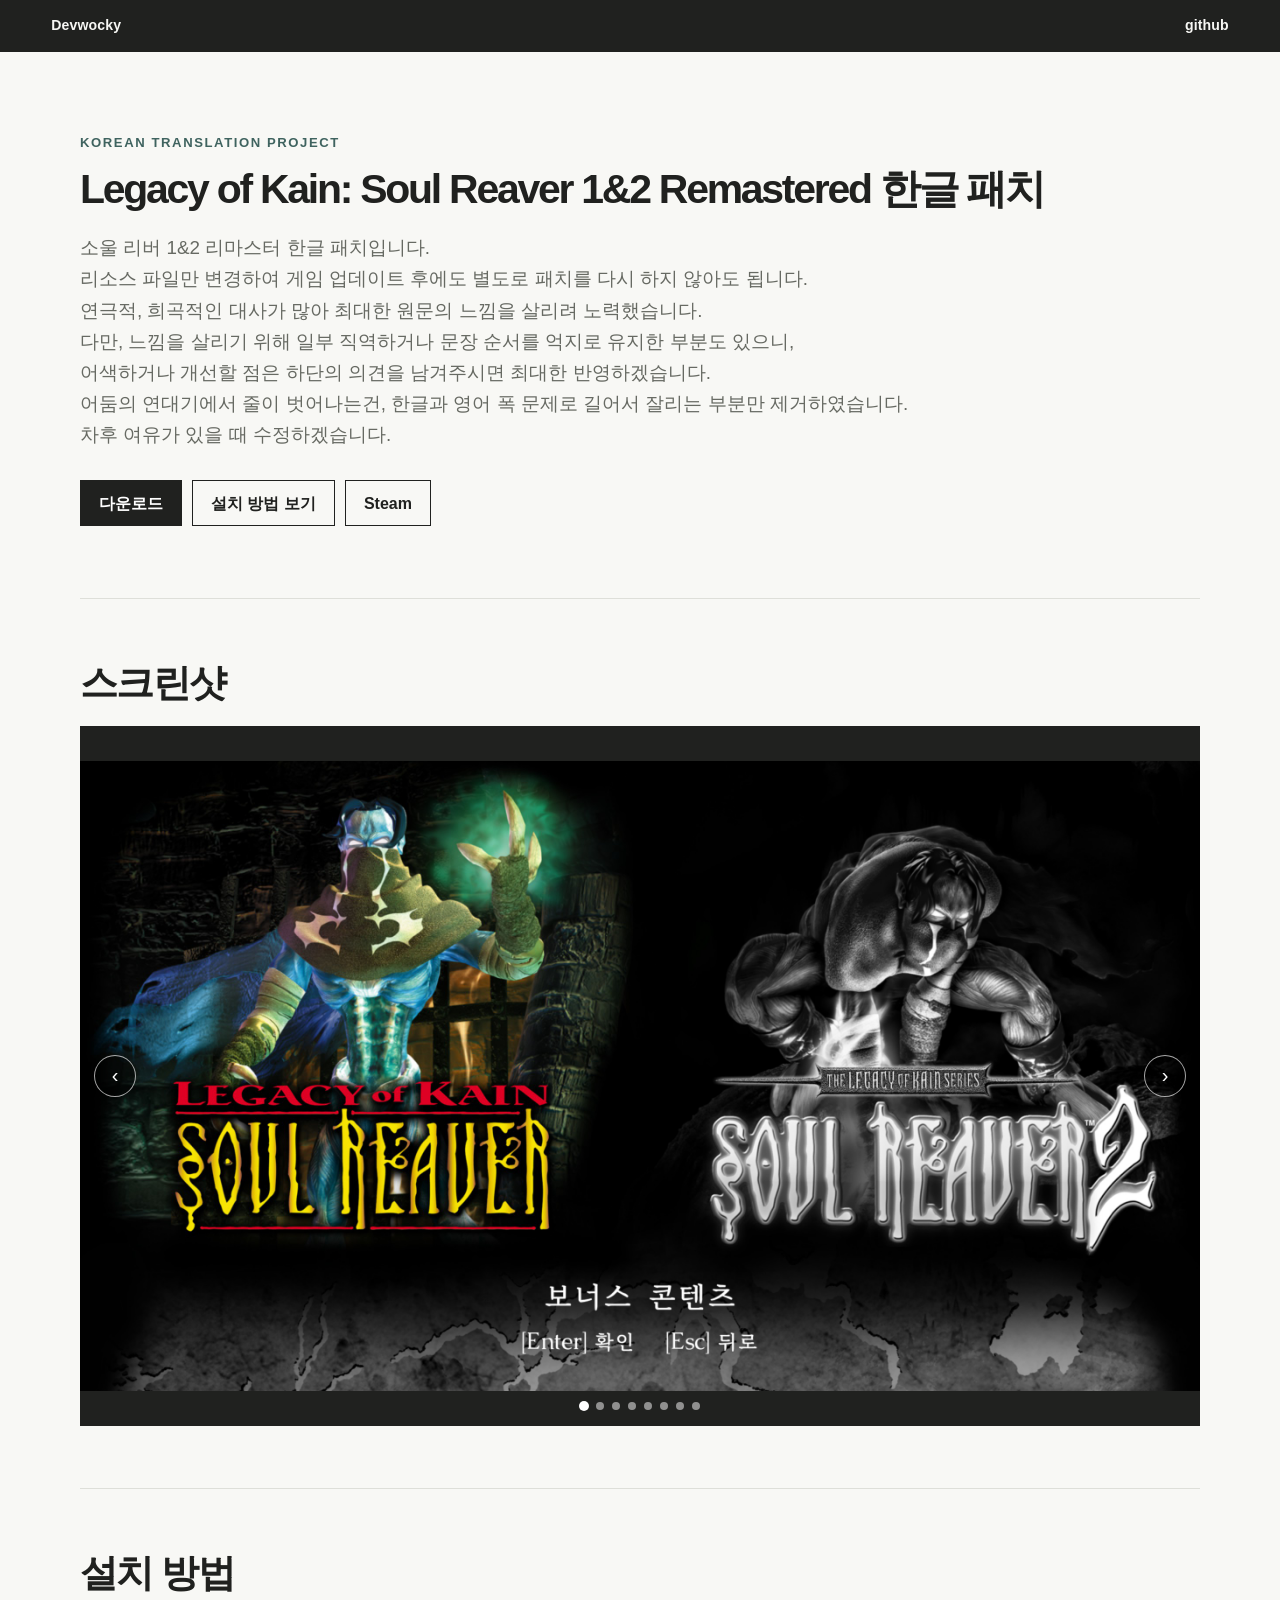
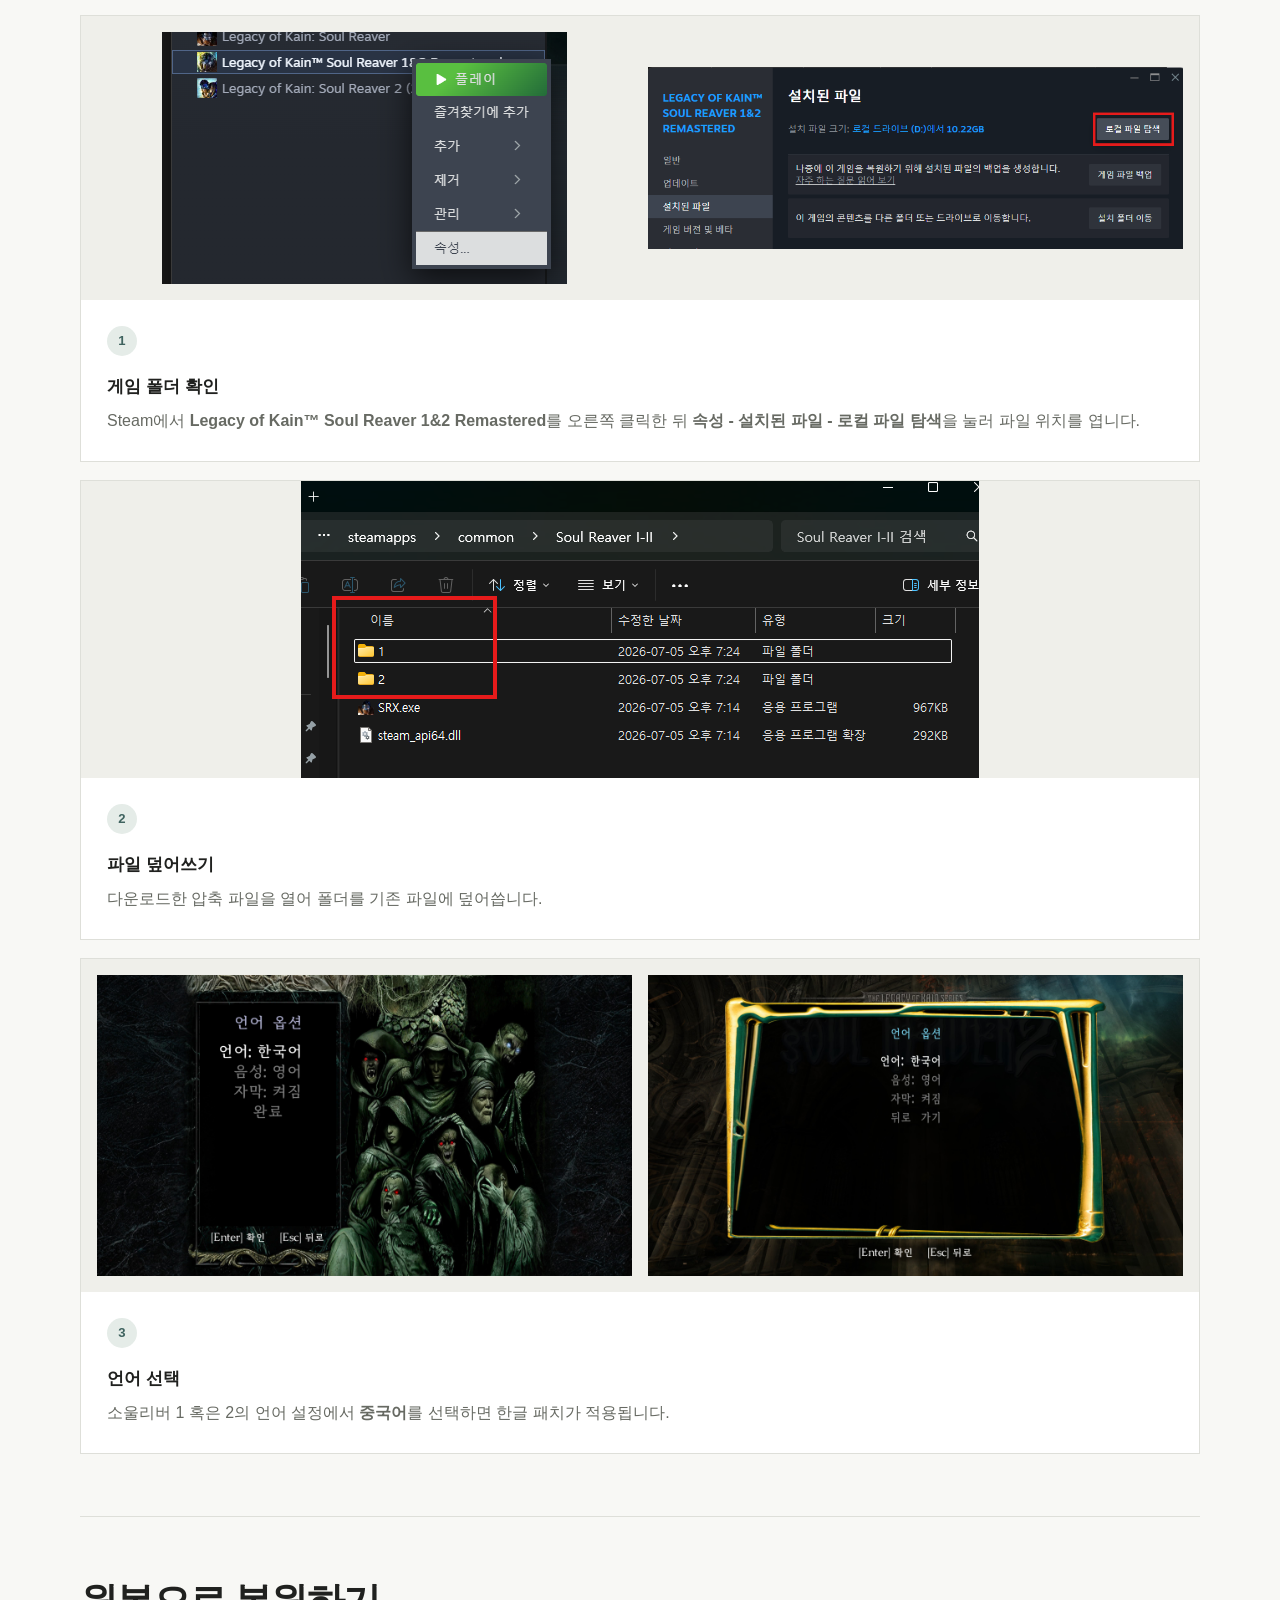
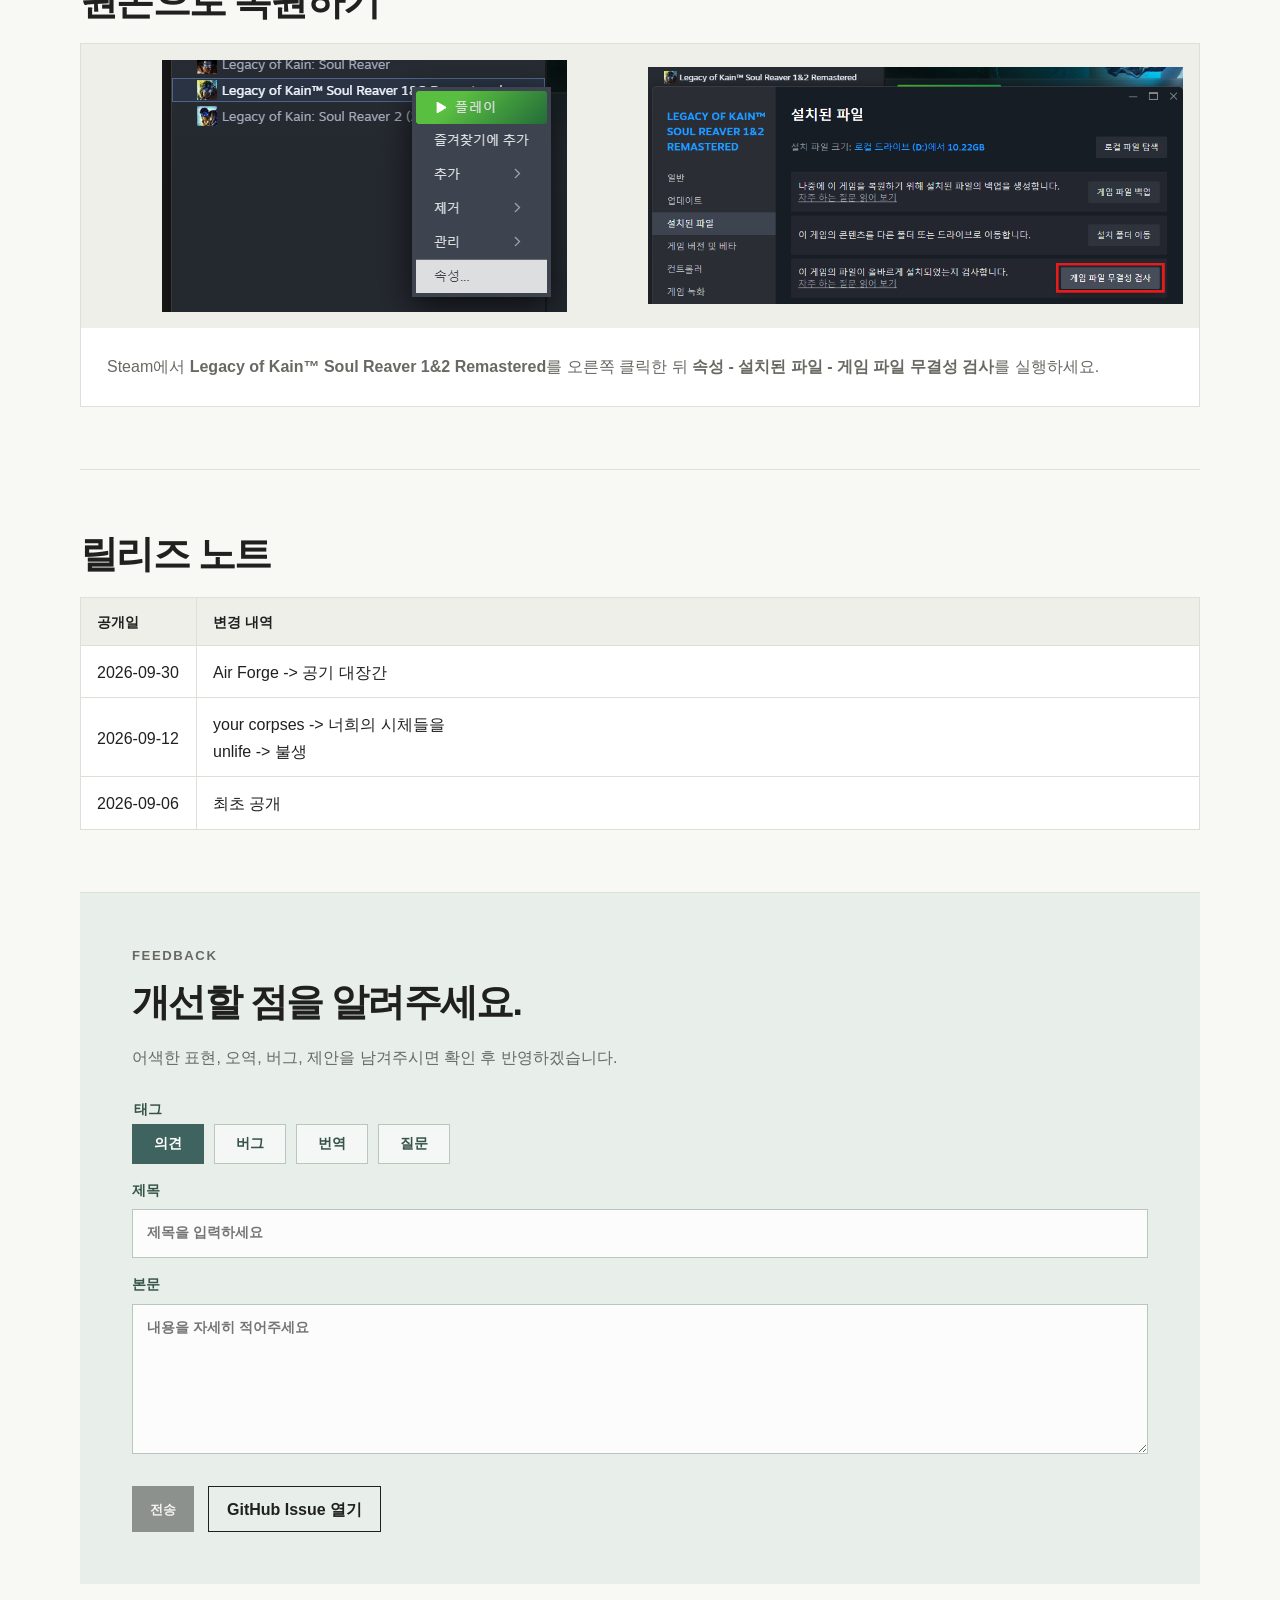
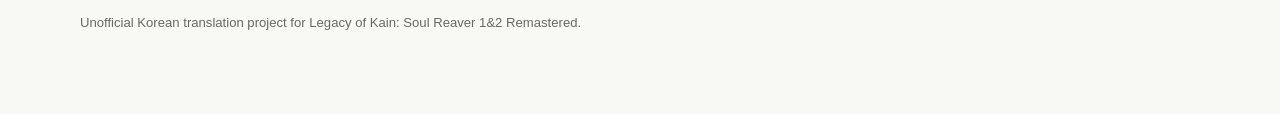
==== commit 955042ee: "UPDATE: Air Forge 오타 수정" ====
--- a/docs/index.html
+++ b/docs/index.html
@@ -114,7 +114,7 @@
         <table>
           <colgroup><col style="width: 116px" /><col /></colgroup>
           <thead><tr><th>공개일</th><th>변경 내역</th></tr></thead>
-          <tbody><tr><td>2026-09-30</td><td>Air forget -> 공기 대장간</td></tr></tbody>
+          <tbody><tr><td>2026-09-30</td><td>Air Forge -> 공기 대장간</td></tr></tbody>
           <tbody><tr><td>2026-09-12</td><td>your corpses -> 너희의 시체들을<br>unlife -> 불생</td></tr></tbody>
           <tbody><tr><td>2026-09-06</td><td>최초 공개</td></tr></tbody>
         </table>
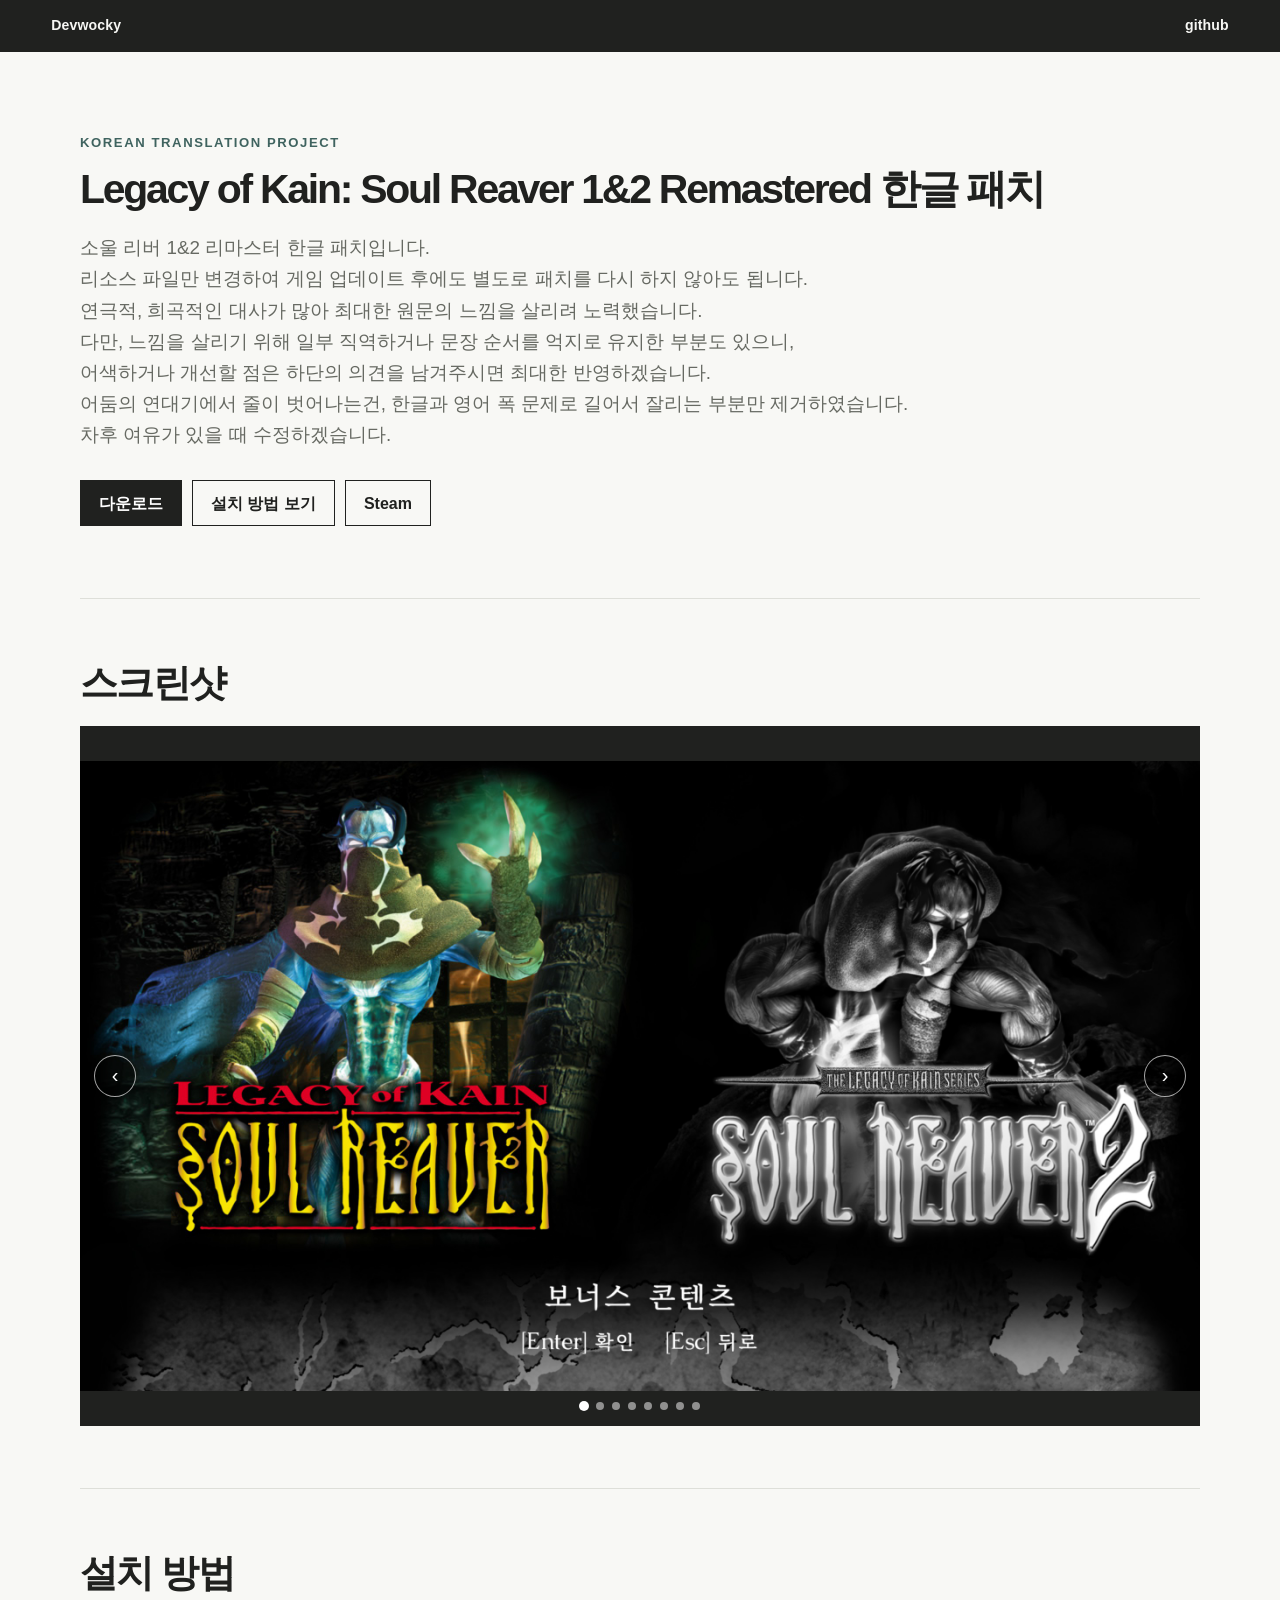
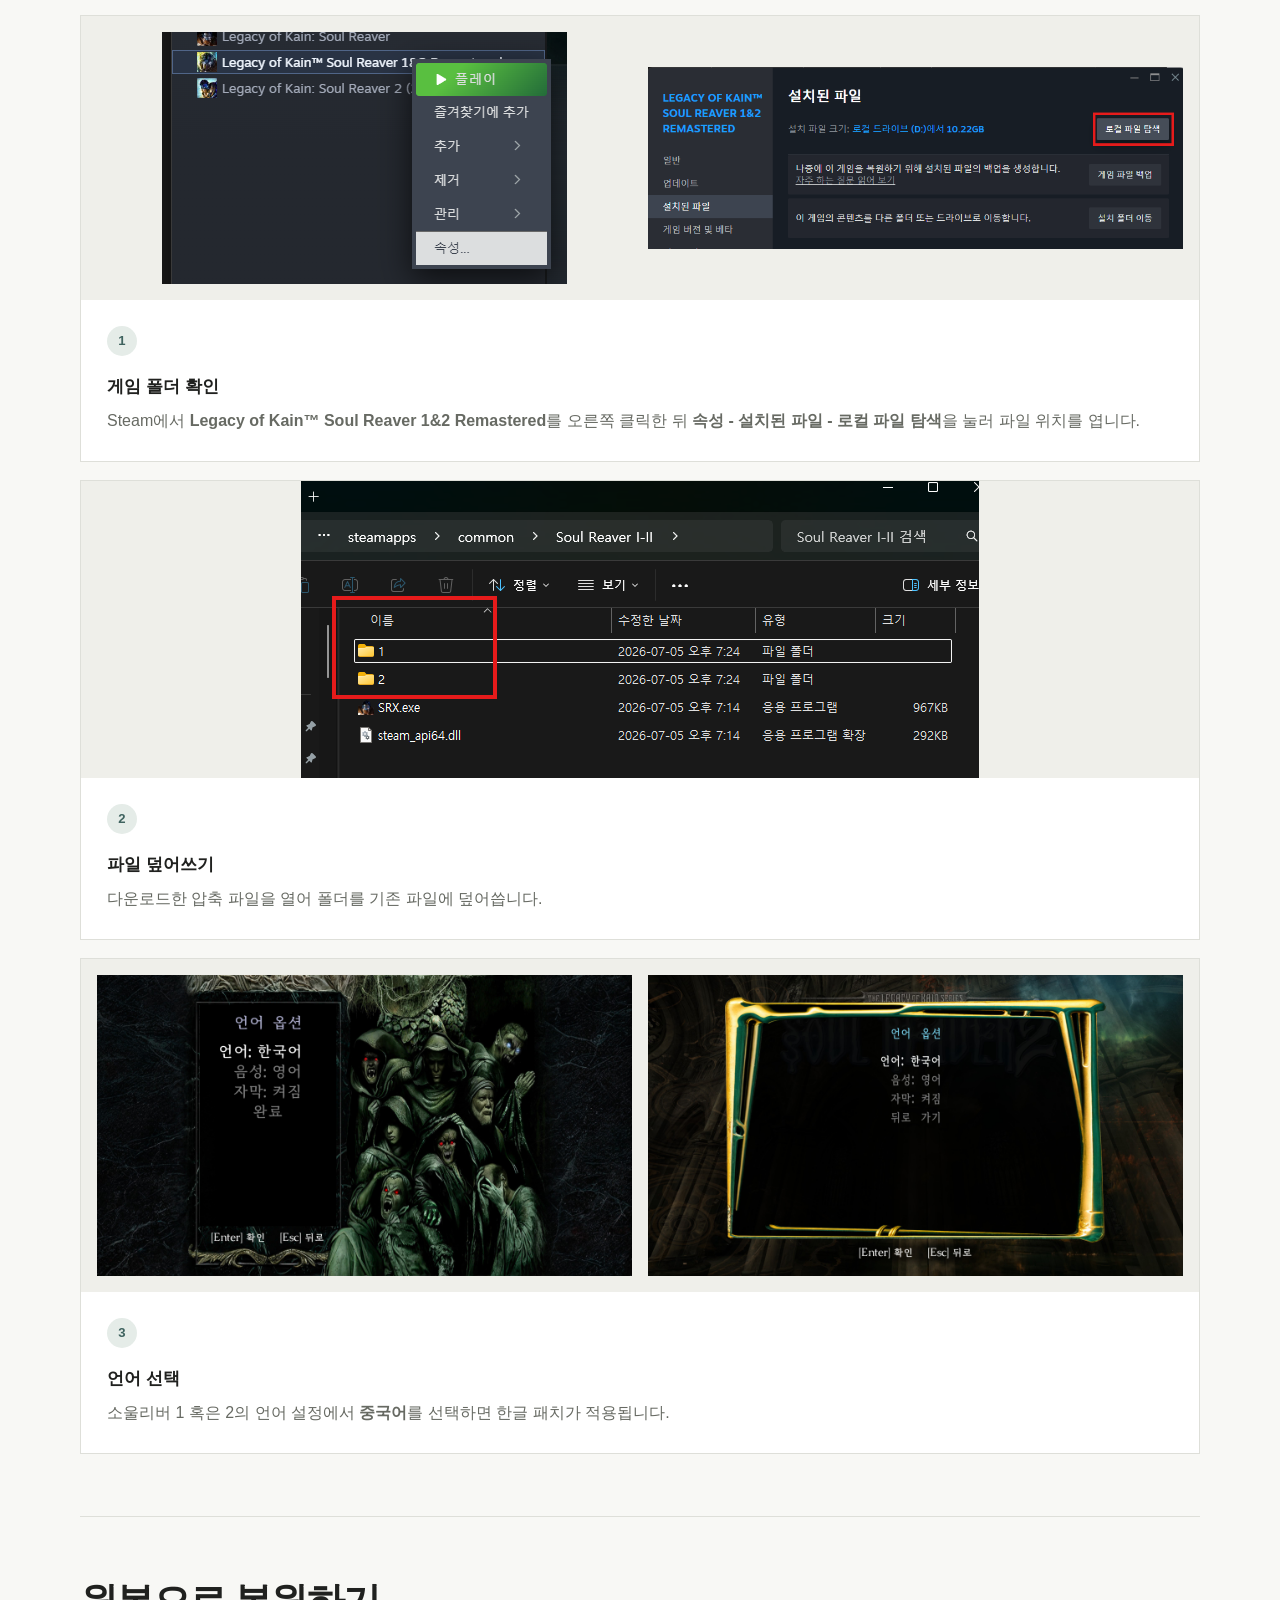
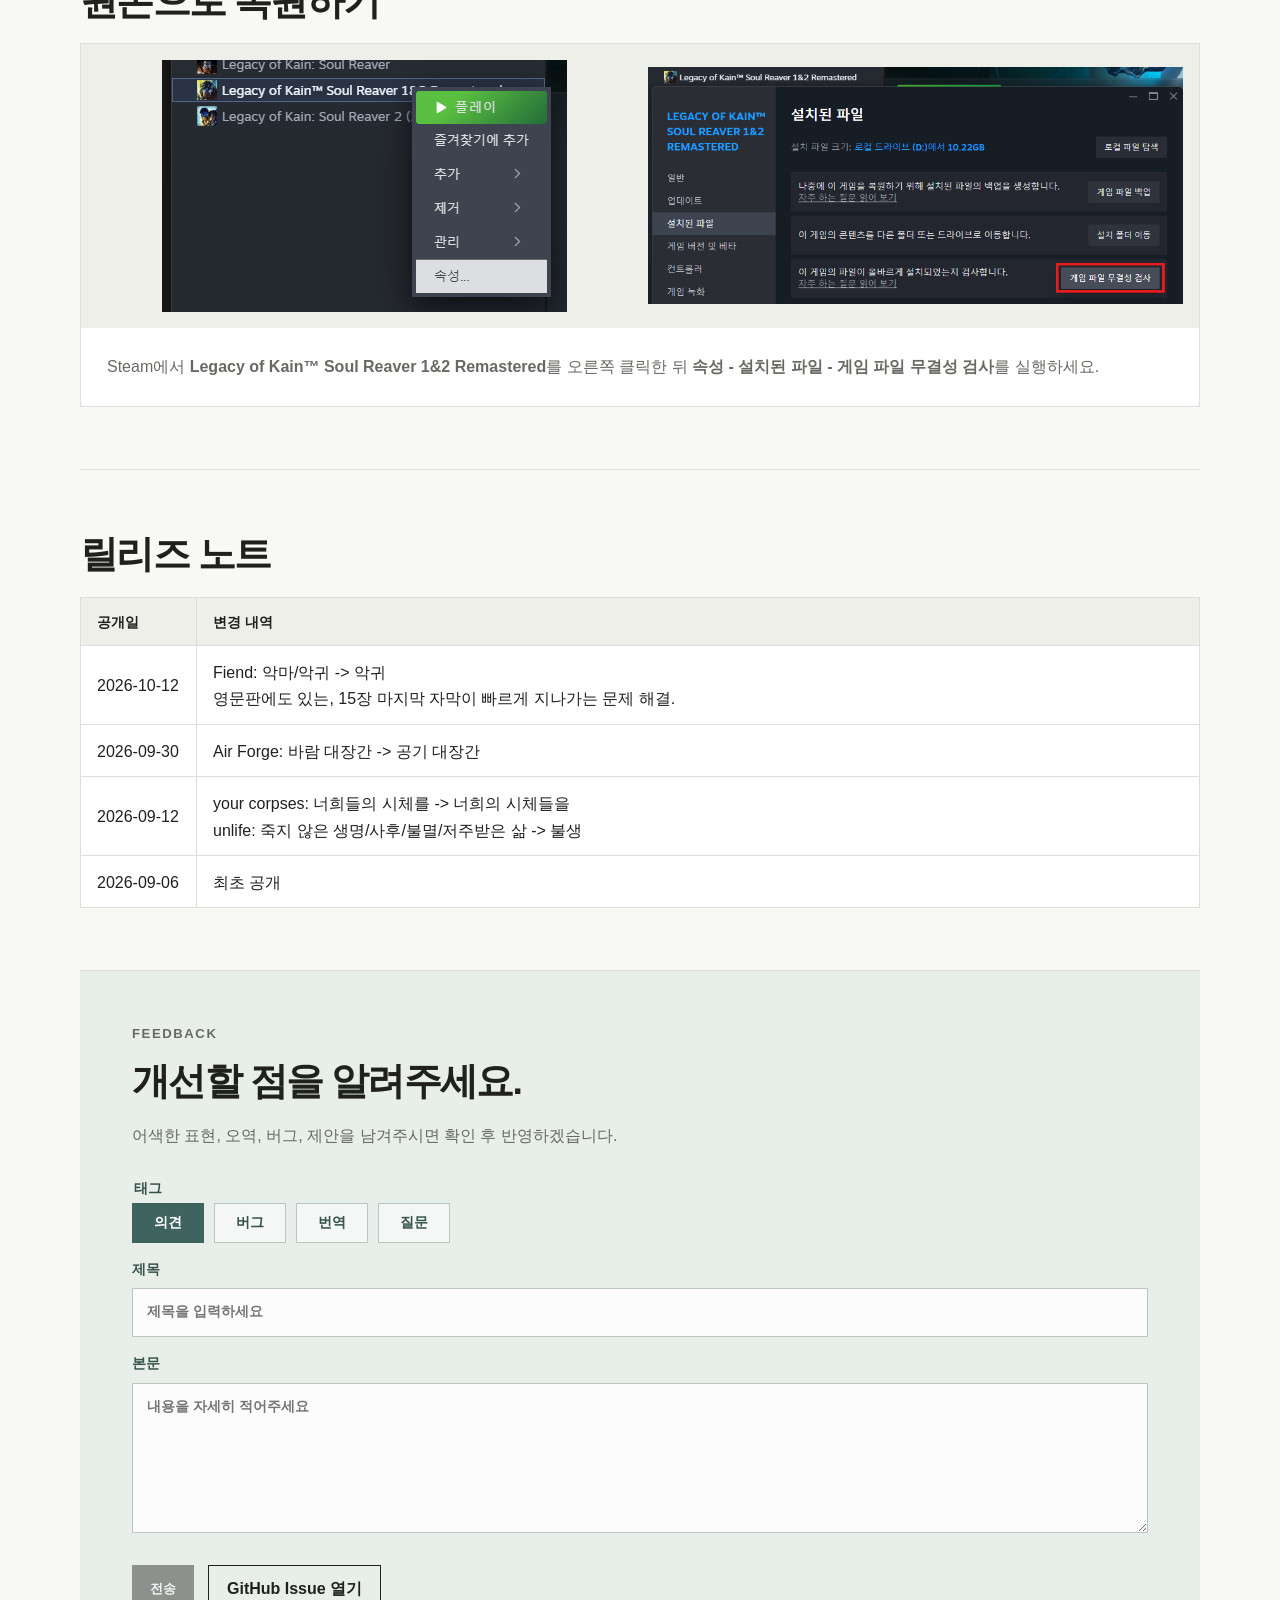
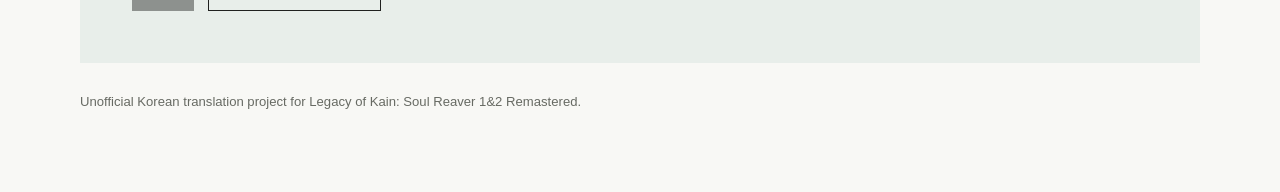
==== commit 759b0ff2: "UPDATE: 영문판 버그 수정" ====
--- a/docs/index.html
+++ b/docs/index.html
@@ -114,8 +114,9 @@
         <table>
           <colgroup><col style="width: 116px" /><col /></colgroup>
           <thead><tr><th>공개일</th><th>변경 내역</th></tr></thead>
-          <tbody><tr><td>2026-09-30</td><td>Air Forge -> 공기 대장간</td></tr></tbody>
-          <tbody><tr><td>2026-09-12</td><td>your corpses -> 너희의 시체들을<br>unlife -> 불생</td></tr></tbody>
+          <tbody><tr><td>2026-10-12</td><td>Fiend: 악마/악귀 -> 악귀<br>영문판에도 있는, 15장 마지막 자막이 빠르게 지나가는 문제 해결.</td></tr></tbody>
+          <tbody><tr><td>2026-09-30</td><td>Air Forge: 바람 대장간 -> 공기 대장간</td></tr></tbody>
+          <tbody><tr><td>2026-09-12</td><td>your corpses: 너희들의 시체를 -> 너희의 시체들을<br>unlife: 죽지 않은 생명/사후/불멸/저주받은 삶 -> 불생</td></tr></tbody>
           <tbody><tr><td>2026-09-06</td><td>최초 공개</td></tr></tbody>
         </table>
       </section>
